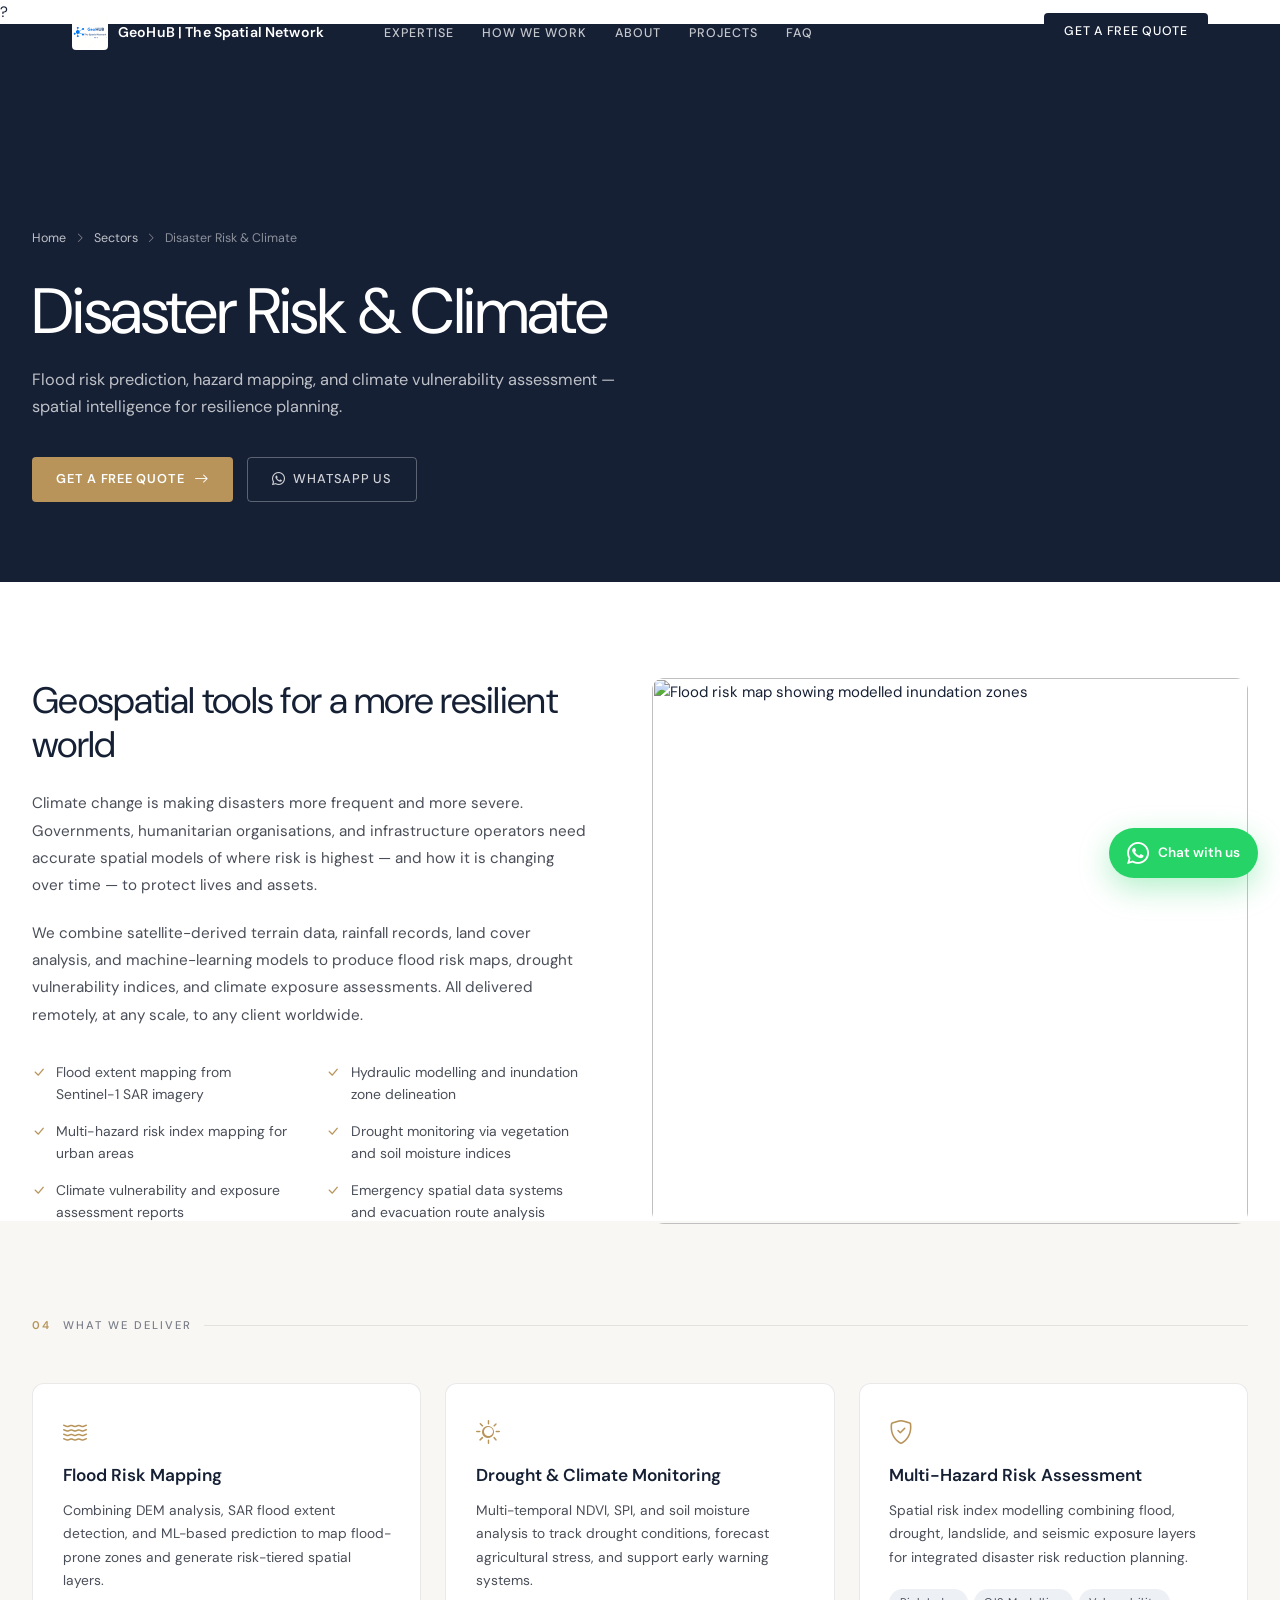
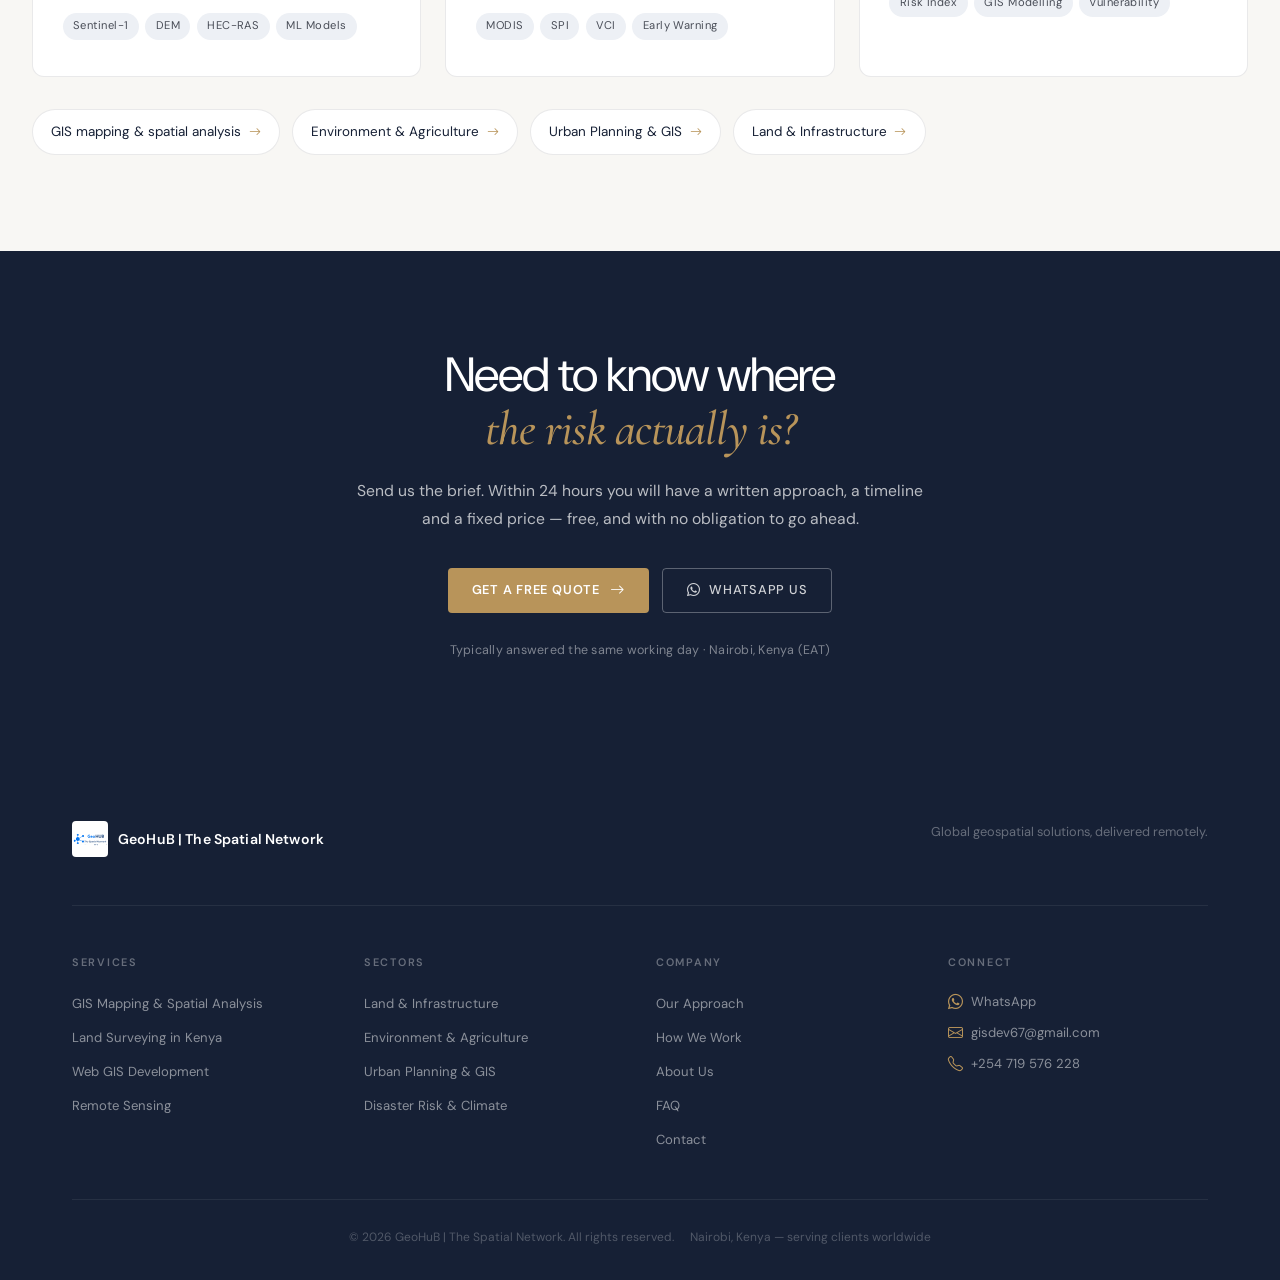
==== disaster-risk.html @ da4b9ed8 "Turn the site into a lead-generating asset Three problems: leads were not reaching the inbox, the si" ====
?<!DOCTYPE html>
<html lang="en">
<head>
  <meta charset="UTF-8" />
  <meta name="viewport" content="width=device-width, initial-scale=1.0" />
  <!-- Stamps <html class="js"> so CSS can safely hide content for animation.
       Without it, conversion.css keeps everything visible. Must stay inline
       and before the stylesheets to avoid a flash of unstyled content. -->
  <script>document.documentElement.className += " js";</script>
  <title>Flood Risk Mapping &amp; Climate Vulnerability Assessment | GeoHuB</title>
  <meta name="description" content="Flood risk mapping from Sentinel-1 SAR, hazard modelling, drought monitoring and climate vulnerability assessment for governments, NGOs and infrastructure operators." />
  <meta name="robots" content="index, follow, max-image-preview:large" />
  <meta name="theme-color" content="#162035" />
  <link rel="canonical" href="https://geohub-spatial-network.netlify.app/disaster-risk" />

  <meta property="og:type" content="article" />
  <meta property="og:site_name" content="GeoHuB | The Spatial Network" />
  <meta property="og:url" content="https://geohub-spatial-network.netlify.app/disaster-risk" />
  <meta property="og:title" content="Flood Risk Mapping &amp; Climate Vulnerability Assessment | GeoHuB" />
  <meta property="og:description" content="Flood risk prediction, hazard mapping, and climate vulnerability assessment — spatial intelligence for resilience planning." />
  <meta property="og:image" content="https://geohub-spatial-network.netlify.app/web_mapping.jpg" />
  <meta name="twitter:card" content="summary_large_image" />

  <link rel="preconnect" href="https://fonts.googleapis.com" />
  <link rel="preconnect" href="https://fonts.gstatic.com" crossorigin />
  <link href="https://fonts.googleapis.com/css2?family=Cormorant+Garamond:ital,wght@0,400;0,500;0,600;1,400;1,500;1,600&family=DM+Sans:opsz,wght@9..40,300;9..40,400;9..40,500;9..40,600&display=swap" rel="stylesheet" />
  <link rel="stylesheet" href="https://cdn.jsdelivr.net/npm/bootstrap-icons@1.11.3/font/bootstrap-icons.min.css" />

  <link rel="icon" type="image/svg+xml" href="/GeoHUB.svg" />
  <link rel="stylesheet" href="style.css" />
  <link rel="stylesheet" href="conversion.css" />

  <script type="application/ld+json">
  {
    "@context": "https://schema.org",
    "@graph": [
      {
        "@type": "Service",
        "name": "Disaster Risk & Climate Geospatial Services",
        "serviceType": "Flood risk mapping, hazard assessment and climate vulnerability analysis",
        "description": "Flood extent mapping from Sentinel-1 SAR, hydraulic modelling, multi-hazard risk index mapping, drought monitoring and climate vulnerability assessment.",
        "url": "https://geohub-spatial-network.netlify.app/disaster-risk",
        "provider": { "@id": "https://geohub-spatial-network.netlify.app/#organization" },
        "areaServed": ["Kenya", "East Africa", "Africa", "South Asia", "Global"]
      },
      {
        "@type": "BreadcrumbList",
        "itemListElement": [
          { "@type": "ListItem", "position": 1, "name": "Home", "item": "https://geohub-spatial-network.netlify.app/" },
          { "@type": "ListItem", "position": 2, "name": "Sectors", "item": "https://geohub-spatial-network.netlify.app/#sectors" },
          { "@type": "ListItem", "position": 3, "name": "Disaster Risk & Climate", "item": "https://geohub-spatial-network.netlify.app/disaster-risk" }
        ]
      }
    ]
  }
  </script>
</head>
<body class="subpage">

  <header class="site-header scrolled" id="site-header">
    <nav class="nav-bar">
      <a href="/" class="nav-brand">
        <img src="/GeoHUB.svg" alt="GeoHuB logo mark" class="nav-logo-icon" width="32" height="32" />
        <span class="brand-name">GeoHuB | The Spatial Network</span>
      </a>
      <ul class="nav-links" id="nav-links">
        <li><a href="/#services" class="nav-link">Expertise</a></li>
        <li><a href="/#process" class="nav-link">How We Work</a></li>
        <li><a href="/#about" class="nav-link">About</a></li>
        <li><a href="/#portfolio" class="nav-link">Projects</a></li>
        <li><a href="/#faq" class="nav-link">FAQ</a></li>
      </ul>
      <div class="nav-actions">
        <a href="/#contact" class="btn-cta">Get a Free Quote</a>
        <button class="hamburger" id="hamburger" aria-label="Menu">
          <span class="ham-line"></span>
          <span class="ham-line"></span>
        </button>
      </div>
    </nav>
  </header>

  <div class="mobile-overlay" id="mobile-overlay">
    <ul class="mob-nav-links">
      <li><a href="/#services"  class="mob-link">Expertise</a></li>
      <li><a href="/#process"   class="mob-link">How We Work</a></li>
      <li><a href="/#about"     class="mob-link">About</a></li>
      <li><a href="/#portfolio" class="mob-link">Projects</a></li>
      <li><a href="/#faq"       class="mob-link">FAQ</a></li>
      <li><a href="/#contact"   class="mob-link">Contact</a></li>
    </ul>
    <a href="/#contact" class="btn-mob-cta mob-link">Get a Free Quote →</a>
    <a href="https://wa.me/254701644626?text=Hi%20GeoHuB%2C%20I%20have%20a%20flood%20risk%20or%20climate%20mapping%20project." class="btn-mob-wa" target="_blank" rel="noopener">
      <i class="bi bi-whatsapp"></i> WhatsApp us
    </a>
  </div>

  <main>

    <section class="sub-hero">
      <div class="sub-hero-bg" style="background-image: url('https://images.unsplash.com/photo-1504711434969-e33886168f5c?auto=format&amp;fit=crop&amp;w=1800&amp;q=80')"></div>
      <div class="sub-hero-inner">
        <nav class="breadcrumb" aria-label="Breadcrumb">
          <a href="/">Home</a>
          <i class="bi bi-chevron-right"></i>
          <a href="/#sectors">Sectors</a>
          <i class="bi bi-chevron-right"></i>
          <span>Disaster Risk &amp; Climate</span>
        </nav>
        <h1>Disaster Risk &amp; Climate</h1>
        <p class="sub-hero-tagline">
          Flood risk prediction, hazard mapping, and climate vulnerability assessment —
          spatial intelligence for resilience planning.
        </p>
        <div class="sub-hero-ctas">
          <a href="/#contact" class="btn-gold">Get a Free Quote <i class="bi bi-arrow-right"></i></a>
          <a class="btn-outline-white" href="https://wa.me/254701644626?text=Hi%20GeoHuB%2C%20I%20have%20a%20flood%20risk%20or%20climate%20mapping%20project." target="_blank" rel="noopener">
            <i class="bi bi-whatsapp"></i> WhatsApp us
          </a>
        </div>
      </div>
    </section>

    <section class="sub-section">
      <div class="sub-inner">
        <div class="sub-intro">
          <div>
            <h2>Geospatial tools for a more resilient world</h2>
            <p>
              Climate change is making disasters more frequent and more severe. Governments,
              humanitarian organisations, and infrastructure operators need accurate spatial models
              of where risk is highest — and how it is changing over time — to protect lives and
              assets.
            </p>
            <p>
              We combine satellite-derived terrain data, rainfall records, land cover analysis, and
              machine-learning models to produce flood risk maps, drought vulnerability indices, and
              climate exposure assessments. All delivered remotely, at any scale, to any client
              worldwide.
            </p>
            <ul class="highlight-list">
              <li><i class="bi bi-check-lg"></i> Flood extent mapping from Sentinel-1 SAR imagery</li>
              <li><i class="bi bi-check-lg"></i> Hydraulic modelling and inundation zone delineation</li>
              <li><i class="bi bi-check-lg"></i> Multi-hazard risk index mapping for urban areas</li>
              <li><i class="bi bi-check-lg"></i> Drought monitoring via vegetation and soil moisture indices</li>
              <li><i class="bi bi-check-lg"></i> Climate vulnerability and exposure assessment reports</li>
              <li><i class="bi bi-check-lg"></i> Emergency spatial data systems and evacuation route analysis</li>
            </ul>
          </div>
          <img class="sub-intro-img" loading="lazy" width="900" height="675"
               src="https://images.unsplash.com/photo-1547683905-f686c993aae5?auto=format&amp;fit=crop&amp;w=900&amp;q=80"
               alt="Flood risk map showing modelled inundation zones" />
        </div>
      </div>
    </section>

    <section class="sub-section alt">
      <div class="sub-inner">
        <div class="section-label">
          <span class="label-num">04</span>
          <span>What We Deliver</span>
        </div>
        <div class="sub-services">
          <article class="sub-service-card">
            <i class="bi bi-water"></i>
            <h3>Flood Risk Mapping</h3>
            <p>Combining DEM analysis, SAR flood extent detection, and ML-based prediction to map flood-prone zones and generate risk-tiered spatial layers.</p>
            <div class="sub-tags"><span>Sentinel-1</span><span>DEM</span><span>HEC-RAS</span><span>ML Models</span></div>
          </article>
          <article class="sub-service-card">
            <i class="bi bi-sun"></i>
            <h3>Drought &amp; Climate Monitoring</h3>
            <p>Multi-temporal NDVI, SPI, and soil moisture analysis to track drought conditions, forecast agricultural stress, and support early warning systems.</p>
            <div class="sub-tags"><span>MODIS</span><span>SPI</span><span>VCI</span><span>Early Warning</span></div>
          </article>
          <article class="sub-service-card">
            <i class="bi bi-shield-check"></i>
            <h3>Multi-Hazard Risk Assessment</h3>
            <p>Spatial risk index modelling combining flood, drought, landslide, and seismic exposure layers for integrated disaster risk reduction planning.</p>
            <div class="sub-tags"><span>Risk Index</span><span>GIS Modelling</span><span>Vulnerability</span></div>
          </article>
        </div>

        <div class="sub-related">
          <a href="/gis-mapping-services">GIS mapping &amp; spatial analysis <i class="bi bi-arrow-right"></i></a>
          <a href="/environment-agriculture">Environment &amp; Agriculture <i class="bi bi-arrow-right"></i></a>
          <a href="/urban-planning">Urban Planning &amp; GIS <i class="bi bi-arrow-right"></i></a>
          <a href="/land-infrastructure">Land &amp; Infrastructure <i class="bi bi-arrow-right"></i></a>
        </div>
      </div>
    </section>

  </main>

  <section class="final-cta">
    <div class="final-cta-inner">
      <h2>Need to know where<br /><em class="serif-accent">the risk actually is?</em></h2>
      <p>Send us the brief. Within 24 hours you will have a written approach, a timeline and a fixed price — free, and with no obligation to go ahead.</p>
      <div class="final-cta-actions">
        <a href="/#contact" class="btn-gold">Get a Free Quote <i class="bi bi-arrow-right"></i></a>
        <a class="btn-outline-white" href="https://wa.me/254701644626?text=Hi%20GeoHuB%2C%20I%20have%20a%20flood%20risk%20or%20climate%20mapping%20project." target="_blank" rel="noopener">
          <i class="bi bi-whatsapp"></i> WhatsApp us
        </a>
      </div>
      <span class="final-cta-note">Typically answered the same working day · Nairobi, Kenya (EAT)</span>
    </div>
  </section>

  <footer class="footer">
    <div class="footer-inner">
      <div class="footer-top">
        <div class="footer-brand">
          <img src="/GeoHUB.svg" alt="GeoHuB" class="nav-logo-icon" width="32" height="32" />
          <span class="brand-name">GeoHuB | The Spatial Network</span>
        </div>
        <div class="footer-tagline">Global geospatial solutions, delivered remotely.</div>
      </div>
      <div class="footer-mid">
        <div class="footer-col">
          <h5>Services</h5>
          <ul>
            <li><a href="/gis-mapping-services">GIS Mapping &amp; Spatial Analysis</a></li>
            <li><a href="/land-surveying-kenya">Land Surveying in Kenya</a></li>
            <li><a href="/#services">Web GIS Development</a></li>
            <li><a href="/#services">Remote Sensing</a></li>
          </ul>
        </div>
        <div class="footer-col">
          <h5>Sectors</h5>
          <ul>
            <li><a href="/land-infrastructure">Land &amp; Infrastructure</a></li>
            <li><a href="/environment-agriculture">Environment &amp; Agriculture</a></li>
            <li><a href="/urban-planning">Urban Planning &amp; GIS</a></li>
            <li><a href="/disaster-risk">Disaster Risk &amp; Climate</a></li>
          </ul>
        </div>
        <div class="footer-col">
          <h5>Company</h5>
          <ul>
            <li><a href="/#approach">Our Approach</a></li>
            <li><a href="/#process">How We Work</a></li>
            <li><a href="/#about">About Us</a></li>
            <li><a href="/#faq">FAQ</a></li>
            <li><a href="/#contact">Contact</a></li>
          </ul>
        </div>
        <div class="footer-col">
          <h5>Connect</h5>
          <div class="footer-social">
            <a href="https://wa.me/254701644626" target="_blank" rel="noopener"><i class="bi bi-whatsapp"></i> WhatsApp</a>
            <a href="mailto:gisdev67@gmail.com"><i class="bi bi-envelope"></i> gisdev67@gmail.com</a>
            <a href="tel:+254719576228"><i class="bi bi-telephone"></i> +254 719 576 228</a>
          </div>
        </div>
      </div>
      <div class="footer-bottom">
        <span>&copy; 2026 GeoHuB | The Spatial Network. All rights reserved.</span>
        <span>Nairobi, Kenya — serving clients worldwide</span>
      </div>
    </div>
  </footer>

  <a class="wa-float" href="https://wa.me/254701644626?text=Hi%20GeoHuB%2C%20I%20have%20a%20flood%20risk%20or%20climate%20mapping%20project." target="_blank" rel="noopener" aria-label="Chat with GeoHuB on WhatsApp">
    <i class="bi bi-whatsapp"></i>
    <span class="wa-float-label">Chat with us</span>
  </a>

  <div class="sticky-cta" id="stickyCta">
    <a class="sc-wa" href="https://wa.me/254701644626?text=Hi%20GeoHuB%2C%20I%20have%20a%20flood%20risk%20or%20climate%20mapping%20project." target="_blank" rel="noopener">
      <i class="bi bi-whatsapp"></i> WhatsApp
    </a>
    <a class="sc-quote" href="/#contact">Get a Free Quote <i class="bi bi-arrow-right"></i></a>
  </div>

  <script defer src="main.js"></script>
</body>
</html>
---- style.css ----
/* ═══════════════════════════════════════════════════════════════
   LIGHT GIS — Anemone-inspired Editorial Stylesheet
   Palette: Navy / Gold / Off-white
   Fonts: DM Sans (body) + Cormorant Garamond (serif accent)
═══════════════════════════════════════════════════════════════ */

@import url('https://fonts.googleapis.com/css2?family=Cormorant+Garamond:ital,wght@0,400;0,500;0,600;1,400;1,500;1,600&family=DM+Sans:opsz,wght@9..40,300;9..40,400;9..40,500;9..40,600&display=swap');

/* ── RESET ─────────────────────────────────────────────────── */
*, *::before, *::after { box-sizing: border-box; margin: 0; padding: 0; }
html { scroll-behavior: smooth; }
body {
  font-family: 'DM Sans', sans-serif;
  font-size: 15px;
  line-height: 1.6;
  color: var(--nv);
  background: var(--of);
  -webkit-font-smoothing: antialiased;
  overflow-x: hidden;
}
img { display: block; width: 100%; height: 100%; object-fit: cover; }
a   { text-decoration: none; color: inherit; }
ul  { list-style: none; }
button { border: none; background: none; cursor: pointer; font: inherit; }

/* ── TOKENS ────────────────────────────────────────────────── */
:root {
  --nv:  #162035;
  --nv2: #1e2d4a;
  --st:  #3a5680;
  --sk:  #7aafd4;
  --gd:  #b8945a;
  --gd2: #d4a96a;
  --of:  #f8f7f4;
  --ms:  #edf0f5;
  --g1:  #4a4e58;
  --g2:  #7a7e8a;
  --g3:  #b8bcc8;
  --br:  rgba(13,17,23,.09);
  --bg:  #ffffff;

  --ease: cubic-bezier(.4,0,.2,1);
  --ease-expo: cubic-bezier(0.16, 1, 0.3, 1);

  --r-sm:   6px;
  --r-md:   12px;
  --r-lg:   18px;
}

/* ── TYPOGRAPHY ────────────────────────────────────────────── */
.serif-accent {
  font-family: 'Cormorant Garamond', serif;
  font-style: italic;
  font-weight: 500;
  color: var(--gd);
}
.section-headline {
  font-family: 'DM Sans', sans-serif;
  font-size: clamp(1.75rem, 3.5vw, 2.75rem);
  font-weight: 400;
  line-height: 1.2;
  letter-spacing: -0.02em;
  color: var(--nv);
}
.section-headline .serif-accent {
  font-size: clamp(2rem, 4vw, 3.2rem);
}
.body-text {
  font-size: 0.9rem;
  color: var(--g1);
  line-height: 1.8;
  max-width: 560px;
}

/* ── SECTION LABEL ─────────────────────────────────────────── */
.section-label {
  display: flex;
  align-items: center;
  gap: 0.75rem;
  font-size: 0.7rem;
  font-weight: 500;
  letter-spacing: 0.18em;
  text-transform: uppercase;
  color: var(--g2);
  margin-bottom: 3rem;
}
.label-num {
  font-variant-numeric: tabular-nums;
  color: var(--gd);
  font-weight: 600;
}
.section-label::after {
  content: '';
  display: block;
  flex: 1;
  height: 1px;
  background: var(--br);
}

/* ── SECTION INNER ─────────────────────────────────────────── */
.section-inner {
  max-width: 1200px;
  margin: 0 auto;
  padding: 0 2rem;
}

/* ── REVEAL / FADE-UP ANIMATION (vanilla IntersectionObserver) ─ */
.reveal,
.fade-up,
.split-text,
.section-label,
.pillar,
.exp-card,
.sector-card,
.client-box,
.ops-country,
.survey-thumb,
.proj-row,
.survey-featured,
.contact-right,
.ops-right {
  opacity: 0;
  transform: translateY(26px);
  transition: opacity 0.7s cubic-bezier(0.22,1,0.36,1), transform 0.7s cubic-bezier(0.22,1,0.36,1);
}
.reveal.visible,
.fade-up.visible,
.split-text.visible,
.section-label.visible,
.pillar.visible,
.exp-card.visible,
.sector-card.visible,
.client-box.visible,
.ops-country.visible,
.survey-thumb.visible,
.proj-row.visible,
.survey-featured.visible,
.contact-right.visible,
.ops-right.visible {
  opacity: 1;
  transform: translateY(0);
}
.reveal-d1 { transition-delay: 0.1s; }
.reveal-d2 { transition-delay: 0.18s; }
.reveal-d3 { transition-delay: 0.26s; }

/* ═══════════════════════════════════════════════ HEADER ══ */
.site-header {
  position: fixed;
  top: 0; left: 0; right: 0;
  z-index: 100;
  transition: background 400ms var(--ease), box-shadow 400ms var(--ease);
}
.site-header.scrolled {
  background: rgba(248,247,244,.96);
  backdrop-filter: blur(16px);
  -webkit-backdrop-filter: blur(16px);
  box-shadow: 0 1px 0 var(--br);
}

.nav-bar {
  max-width: 1200px;
  margin: 0 auto;
  padding: 0 2rem;
  height: 64px;
  display: flex;
  align-items: center;
  gap: 3rem;
}

.nav-brand {
  display: flex;
  align-items: center;
  gap: 0.625rem;
  flex-shrink: 0;
}
/* Logo icon */
.nav-logo-icon {
  width: 36px;
  height: 36px;
  flex-shrink: 0;
  display: block;
  border-radius: 4px;
}

/* Brand name — white over hero, transitions to navy on scroll */
.brand-name {
  font-size: 0.88rem;
  font-weight: 600;
  letter-spacing: 0.01em;
  color: #fff;
  transition: color 400ms var(--ease);
}
.site-header.scrolled .brand-name { color: var(--nv); }

/* Nav links — white over hero */
.nav-link {
  color: rgba(255,255,255,0.75) !important;
  transition: color 300ms ease !important;
}
.site-header.scrolled .nav-link { color: var(--g1) !important; }
.nav-link:hover,
.site-header.scrolled .nav-link:hover { color: var(--nv) !important; }
.nav-link.active { color: #fff !important; }
.site-header.scrolled .nav-link.active { color: var(--nv) !important; }

/* Legacy brand-mark kept for footer compat */
.brand-mark {
  width: 28px; height: 28px;
  flex-shrink: 0;
  display: none;
}

.nav-links {
  display: flex;
  align-items: center;
  gap: 0.25rem;
  flex: 1;
}
.nav-link {
  padding: 0.4rem 0.75rem;
  font-size: 0.78rem;
  font-weight: 500;
  letter-spacing: 0.08em;
  text-transform: uppercase;
  color: var(--g1);
  border-radius: 4px;
  transition: color 250ms var(--ease), background 250ms var(--ease);
}
.nav-link:hover, .nav-link.active { color: var(--nv); background: var(--ms); }

.nav-actions {
  display: flex;
  align-items: center;
  gap: 1rem;
  margin-left: auto;
}

/* Hamburger */
.hamburger {
  display: none;
  width: 32px;
  height: 32px;
  flex-direction: column;
  align-items: center;
  justify-content: center;
  gap: 6px;
}
.ham-line {
  display: block;
  width: 20px;
  height: 1.5px;
  background: var(--nv);
  border-radius: 2px;
  transition: transform 350ms var(--ease-expo), opacity 250ms;
  transform-origin: center;
}
.hamburger.open .ham-line:nth-child(1) { transform: translateY(3.75px) rotate(45deg); }
.hamburger.open .ham-line:nth-child(2) { transform: translateY(-3.75px) rotate(-45deg); }

/* Mobile overlay */
.mobile-overlay {
  position: fixed;
  inset: 0;
  z-index: 200;
  background: rgba(22,32,53,.97);
  display: flex;
  flex-direction: column;
  align-items: center;
  justify-content: center;
  gap: 0.5rem;
  opacity: 0;
  pointer-events: none;
  transition: opacity 400ms var(--ease);
}
.mobile-overlay.open { opacity: 1; pointer-events: all; }
.mob-nav-links { display: flex; flex-direction: column; align-items: center; gap: 0.25rem; }
.mob-link {
  font-size: 1.75rem;
  font-weight: 400;
  color: rgba(255,255,255,.7);
  padding: 0.35rem 1rem;
  opacity: 0;
  transform: translateY(16px);
  transition: opacity 450ms var(--ease-expo), transform 450ms var(--ease-expo), color 250ms;
}
.mobile-overlay.open .mob-link { opacity: 1; transform: translateY(0); }
.mobile-overlay.open .mob-link:nth-child(1) { transition-delay: 60ms; }
.mobile-overlay.open .mob-link:nth-child(2) { transition-delay: 100ms; }
.mobile-overlay.open .mob-link:nth-child(3) { transition-delay: 140ms; }
.mobile-overlay.open .mob-link:nth-child(4) { transition-delay: 180ms; }
.mobile-overlay.open .mob-link:nth-child(5) { transition-delay: 220ms; }
.mob-link:hover { color: var(--gd); }
.btn-mob-cta {
  margin-top: 2rem;
  padding: 0.75rem 2rem;
  border: 1px solid var(--gd);
  border-radius: 4px;
  color: var(--gd) !important;
  font-size: 0.9rem !important;
  font-weight: 500;
  letter-spacing: 0.05em;
  transition-delay: 280ms !important;
}

/* ═══════════════════════════════════════════════ BUTTONS ══ */
.btn-gold {
  display: inline-flex;
  align-items: center;
  gap: 0.625rem;
  padding: 0.7rem 1.5rem;
  background: var(--gd);
  color: #fff;
  font-size: 0.8rem;
  font-weight: 600;
  letter-spacing: 0.06em;
  text-transform: uppercase;
  border-radius: 4px;
  transition: background 300ms var(--ease), transform 300ms var(--ease);
}
.btn-gold:hover { background: var(--gd2); transform: translateY(-1px); }
.btn-gold i { font-size: 0.9rem; }

.btn-outline-white {
  display: inline-flex;
  align-items: center;
  gap: 0.5rem;
  padding: 0.7rem 1.5rem;
  border: 1px solid rgba(255,255,255,.3);
  color: rgba(255,255,255,.8);
  font-size: 0.8rem;
  font-weight: 500;
  letter-spacing: 0.06em;
  text-transform: uppercase;
  border-radius: 4px;
  transition: border-color 300ms, color 300ms, transform 300ms var(--ease);
}
.btn-outline-white:hover { border-color: rgba(255,255,255,.7); color: #fff; transform: translateY(-1px); }

.btn-cta {
  display: inline-flex;
  align-items: center;
  padding: 0.55rem 1.25rem;
  background: var(--nv);
  color: #fff;
  font-size: 0.78rem;
  font-weight: 500;
  letter-spacing: 0.06em;
  text-transform: uppercase;
  border-radius: 4px;
  transition: background 300ms var(--ease);
}
.btn-cta:hover { background: var(--nv2); }

.btn-submit {
  display: inline-flex;
  align-items: center;
  justify-content: center;
  gap: 0.625rem;
  width: 100%;
  padding: 0.9rem 1.5rem;
  background: var(--nv);
  color: #fff;
  font-size: 0.85rem;
  font-weight: 600;
  letter-spacing: 0.06em;
  text-transform: uppercase;
  border-radius: 4px;
  transition: background 300ms var(--ease), transform 300ms var(--ease);
  margin-top: 0.5rem;
}
.btn-submit:hover { background: var(--nv2); transform: translateY(-1px); }

/* ═══════════════════════════════════════════════════ HERO ══ */
.hero {
  position: relative;
  min-height: 100dvh;
  background: var(--nv);
  overflow: hidden;
  display: flex;
  flex-direction: column;
}

/* Geo canvas */
.geo-canvas {
  position: absolute;
  inset: 0;
  width: 100%;
  height: 100%;
  opacity: 0.25;
}

/* Orbs */
.orb {
  position: absolute;
  border-radius: 50%;
  filter: blur(90px);
  pointer-events: none;
}
.orb-1 {
  width: 500px; height: 500px;
  background: radial-gradient(circle, rgba(58,86,128,.55) 0%, transparent 70%);
  top: -80px; right: -60px;
  animation: orb-drift 9s ease-in-out infinite;
}
.orb-2 {
  width: 350px; height: 350px;
  background: radial-gradient(circle, rgba(184,148,90,.2) 0%, transparent 70%);
  bottom: 80px; left: 8%;
  animation: orb-drift 12s ease-in-out infinite reverse;
}
@keyframes orb-drift {
  0%,100% { transform: translate(0,0); }
  50%      { transform: translate(24px,-24px); }
}

/* Pulse markers */
.pulse-marker {
  position: absolute;
  pointer-events: none;
}
.pulse-marker span {
  display: block;
  width: 10px; height: 10px;
  border-radius: 50%;
  background: var(--gd);
  box-shadow: 0 0 0 0 rgba(184,148,90,.5);
  animation: pulse-gd 2.8s ease-out infinite;
}
.pm-1 { top: 38%; left: 18%; }
.pm-2 { top: 60%; right: 32%; animation-delay: 1.2s; }
@keyframes pulse-gd {
  0%   { box-shadow: 0 0 0 0 rgba(184,148,90,.5); }
  70%  { box-shadow: 0 0 0 16px rgba(184,148,90,0); }
  100% { box-shadow: 0 0 0 0 rgba(184,148,90,0); }
}

/* Hero inner layout */
.hero-inner {
  flex: 1;
  max-width: 1200px;
  width: 100%;
  margin: 0 auto;
  padding: 0 2rem;
  display: grid;
  grid-template-columns: 1fr 1fr;
  align-items: center;
  gap: 4rem;
  padding-top: 64px;
  position: relative;
  z-index: 2;
}

/* Hero content */
.hero-eyebrow {
  display: flex;
  align-items: center;
  gap: 0.75rem;
  font-size: 0.7rem;
  font-weight: 500;
  letter-spacing: 0.18em;
  text-transform: uppercase;
  color: var(--g3);
  margin-bottom: 1.5rem;
}
.eyebrow-num { color: var(--gd); font-weight: 600; }
.eyebrow-divider {
  width: 24px; height: 1px;
  background: rgba(255,255,255,.2);
}
.hero-headline {
  font-family: 'DM Sans', sans-serif;
  font-size: clamp(2rem, 4.5vw, 3.75rem);
  font-weight: 400;
  line-height: 1.15;
  letter-spacing: -0.025em;
  color: #fff;
  margin-bottom: 1.5rem;
}
.hero-headline .serif-accent {
  font-size: clamp(2.25rem, 5vw, 4.25rem);
  display: block;
  color: var(--gd);
}
.hero-sub {
  font-size: 0.925rem;
  color: rgba(255,255,255,.55);
  line-height: 1.75;
  max-width: 420px;
  margin-bottom: 2.5rem;
}
.hero-ctas {
  display: flex;
  align-items: center;
  gap: 1rem;
  flex-wrap: wrap;
}

/* Hero globe visual */
.hero-visual { display: flex; justify-content: center; }
.globe-shell {
  position: relative;
  width: 360px;
  height: 360px;
}
.globe-core {
  width: 100%;
  height: 100%;
  border-radius: 50%;
  overflow: hidden;
  position: relative;
  border: 1px solid rgba(255,255,255,.1);
  box-shadow: 0 0 80px rgba(26,80,180,.4), inset 0 0 40px rgba(11,21,37,.8);
  background: #0b1525;
}
#globe-canvas {
  position: absolute;
  inset: 0;
  width: 100%;
  height: 100%;
  display: block;
}

.globe-overlay {
  position: absolute;
  inset: 0;
  background: radial-gradient(ellipse at 30% 30%, rgba(58,86,128,.3), transparent 60%),
              radial-gradient(ellipse at 70% 70%, rgba(22,32,53,.6), transparent 50%);
}
.globe-ring {
  position: absolute;
  inset: -12px;
  border-radius: 50%;
  border: 1px solid rgba(184,148,90,.25);
  animation: globe-spin 18s linear infinite;
}
@keyframes globe-spin { to { transform: rotate(360deg); } }

/* Floating data tags */
.data-tag {
  position: absolute;
  display: flex;
  align-items: center;
  gap: 0.5rem;
  padding: 0.45rem 0.875rem;
  background: rgba(30,45,74,.85);
  backdrop-filter: blur(12px);
  border: 1px solid rgba(255,255,255,.1);
  border-radius: 4px;
  font-size: 0.7rem;
  color: rgba(255,255,255,.75);
  white-space: nowrap;
  font-variant-numeric: tabular-nums;
}
.data-tag i { color: var(--gd); font-size: 0.8rem; }
.dt-1 { bottom: 15%; left: -16%; }
.dt-2 { top: 10%;   right: -14%; }
.dt-3 { top: 48%;   left: -18%; }

/* Hero ticker */
.hero-ticker {
  position: relative;
  z-index: 2;
  border-top: 1px solid rgba(255,255,255,.07);
  overflow: hidden;
  padding: 0.875rem 0;
}
.ticker-track {
  display: flex;
  align-items: center;
  gap: 2rem;
  white-space: nowrap;
  animation: ticker-scroll 30s linear infinite;
  font-size: 0.72rem;
  letter-spacing: 0.12em;
  text-transform: uppercase;
  color: rgba(255,255,255,.3);
  font-weight: 500;
}
.tick-dot { color: var(--gd); }
@keyframes ticker-scroll {
  from { transform: translateX(0); }
  to   { transform: translateX(-50%); }
}

/* ════════════════════════════════════════════ APPROACH ══ */
.approach {
  padding: 7rem 0;
  background: var(--of);
}
.approach-grid {
  display: grid;
  grid-template-columns: 1fr 1fr;
  gap: 5rem;
  align-items: start;
  margin-top: 2rem;
}
.approach-left .section-headline { margin-bottom: 1.5rem; }
.approach-left .body-text + .body-text { margin-top: 1rem; }

.approach-right { padding-top: 0.5rem; }
.pillar {
  padding: 1.5rem 0;
  border-top: 1px solid var(--br);
}
.pillar:last-child { border-bottom: 1px solid var(--br); }
.pillar h4 {
  font-size: 0.72rem;
  font-weight: 600;
  letter-spacing: 0.14em;
  text-transform: uppercase;
  color: var(--nv);
  margin-bottom: 0.625rem;
}
.pillar p { font-size: 0.875rem; color: var(--g1); line-height: 1.75; }

/* ════════════════════════════════════════════ EXPERTISE ══ */
.expertise {
  padding: 7rem 0;
  background: var(--ms);
}
.expertise .section-headline { margin-bottom: 3rem; }

.expertise-grid {
  display: grid;
  grid-template-columns: 1fr 1fr;
  gap: 1px;
  background: var(--br);
  border: 1px solid var(--br);
  border-radius: var(--r-md);
  overflow: hidden;
}
.exp-card {
  padding: 2.5rem;
  display: flex;
  flex-direction: column;
  gap: 1rem;
  transition: background 300ms var(--ease);
}
.exp-card--light { background: var(--bg); }
.exp-card--light:hover { background: var(--of); }
.exp-card--dark  { background: var(--nv); }
.exp-card--dark:hover { background: var(--nv2); }

.exp-card-num {
  font-size: 0.68rem;
  font-weight: 600;
  letter-spacing: 0.16em;
  color: var(--gd);
}
.exp-card--dark .exp-card-num { color: var(--gd); }

.exp-card h3 {
  font-size: 1.05rem;
  font-weight: 500;
  line-height: 1.35;
  letter-spacing: -0.01em;
  color: var(--nv);
}
.exp-card--dark h3 { color: #fff; }

.exp-card p {
  font-size: 0.855rem;
  color: var(--g1);
  line-height: 1.75;
  flex: 1;
}
.exp-card--dark p { color: rgba(255,255,255,.55); }

.exp-tags {
  display: flex;
  flex-wrap: wrap;
  gap: 0.375rem;
  margin-top: auto;
  padding-top: 0.5rem;
}
.exp-tags span {
  padding: 0.2rem 0.625rem;
  border-radius: 3px;
  background: var(--ms);
  color: var(--g1);
  font-size: 0.68rem;
  font-weight: 500;
  letter-spacing: 0.04em;
}
.exp-card--dark .exp-tags span {
  background: rgba(255,255,255,.08);
  color: rgba(255,255,255,.6);
}

/* ════════════════════════════════════════════ SECTORS ══ */
.sectors {
  padding: 7rem 0;
  background: var(--of);
}
.sectors-grid {
  display: grid;
  grid-template-columns: repeat(4, 1fr);
  gap: 1rem;
  margin-top: 2rem;
}
/* Sector cards are now <a> tags */
.sector-card {
  display: block;
  text-decoration: none;
  border-radius: var(--r-md);
  overflow: hidden;
  border: 1px solid var(--br);
  transition: transform 500ms var(--ease-expo), box-shadow 500ms var(--ease-expo), border-color 300ms;
}
.sector-card:hover {
  transform: translateY(-5px);
  box-shadow: 0 16px 40px rgba(22,32,53,.12);
  border-color: rgba(184,148,90,.3);
}
.sector-img {
  height: 200px;
  background-image: var(--img);
  background-size: cover;
  background-position: center;
  filter: brightness(0.75) saturate(0.85);
  transition: filter 500ms var(--ease), transform 600ms var(--ease-expo);
}
.sector-card:hover .sector-img { filter: brightness(0.9) saturate(1.05); transform: scale(1.03); }
.sector-body {
  padding: 1.25rem 1.25rem 1.5rem;
  background: var(--bg);
}
.sector-body h4 {
  font-size: 0.88rem;
  font-weight: 600;
  color: var(--nv);
  margin-bottom: 0.5rem;
}
.sector-body p { font-size: 0.8rem; color: var(--g2); line-height: 1.65; margin-bottom: 1rem; }
.sector-link {
  display: inline-flex;
  align-items: center;
  gap: 0.35rem;
  font-size: 0.75rem;
  font-weight: 600;
  letter-spacing: .06em;
  text-transform: uppercase;
  color: var(--gd);
  transition: gap 250ms ease;
}
.sector-card:hover .sector-link { gap: 0.6rem; }

/* ════════════════════════════════════════ CLIENTS / ABOUT ══ */
.clients-section {
  padding: 7rem 0;
  background: var(--nv);
}
.clients-section .section-label { color: rgba(255,255,255,.35); }
.clients-section .section-label::after { background: rgba(255,255,255,.08); }

.clients-split {
  display: grid;
  grid-template-columns: 1fr 1fr;
  gap: 5rem;
  align-items: start;
}
.clients-section .section-headline { color: #fff; margin-bottom: 1.25rem; }
.clients-section .body-text { color: rgba(255,255,255,.5); margin-bottom: 2.5rem; }

/* Team row */
.team-row { display: flex; flex-direction: column; gap: 1rem; }
.team-thumb {
  display: flex;
  align-items: center;
  gap: 1rem;
  padding: 0.875rem 1rem;
  border: 1px solid rgba(255,255,255,.07);
  border-radius: var(--r-sm);
  background: rgba(255,255,255,.03);
  transition: background 300ms var(--ease);
}
.team-thumb:hover { background: rgba(255,255,255,.06); }
.team-icon {
  width: 40px; height: 40px;
  border-radius: 50%;
  border: 1px solid rgba(255,255,255,.15);
  background: rgba(255,255,255,.06);
  display: flex; align-items: center; justify-content: center;
  flex-shrink: 0;
  font-size: 1.15rem;
  color: rgba(255,255,255,.6);
}
.team-thumb img {
  width: 40px; height: 40px;
  border-radius: 50%;
  object-fit: cover;
  border: 1px solid rgba(255,255,255,.12);
  flex-shrink: 0;
}
.team-thumb strong { display: block; font-size: 0.82rem; color: #fff; font-weight: 500; }
.team-thumb span   { font-size: 0.72rem; color: rgba(255,255,255,.4); }

/* Client boxes */
.clients-right { display: flex; flex-direction: column; gap: 1.25rem; padding-top: 0.25rem; }
.client-box {
  padding: 1.75rem 2rem;
  border: 1px solid rgba(255,255,255,.07);
  border-radius: var(--r-md);
  background: rgba(255,255,255,.03);
}
.client-box h4 {
  font-size: 0.82rem;
  font-weight: 600;
  letter-spacing: 0.1em;
  text-transform: uppercase;
  color: rgba(255,255,255,.85);
  margin-bottom: 1rem;
}
.client-box ul { display: flex; flex-direction: column; gap: 0.5rem; }
.client-box li {
  font-size: 0.82rem;
  color: rgba(255,255,255,.45);
  padding-left: 0.75rem;
  position: relative;
}
.client-box li::before {
  content: '';
  position: absolute;
  left: 0; top: 50%;
  transform: translateY(-50%);
  width: 3px; height: 3px;
  border-radius: 50%;
  background: var(--gd);
}

/* ════════════════════════════════════════ OPERATIONS ══ */
.operations {
  padding: 7rem 0;
  background: var(--of);
}
.ops-grid {
  display: grid;
  grid-template-columns: 1fr 1fr;
  gap: 5rem;
  align-items: start;
}

.ops-left .section-headline { margin-bottom: 1rem; }
.ops-left .body-text { margin-bottom: 2.5rem; }

.ops-countries { display: flex; flex-direction: column; }
.ops-country {
  padding: 1.25rem 0;
  border-top: 1px solid var(--br);
}
.ops-country:last-child { border-bottom: 1px solid var(--br); }
.ops-country-header {
  display: flex;
  align-items: center;
  gap: 0.5rem;
  margin-bottom: 0.5rem;
}
.ops-country-header i { color: var(--gd); font-size: 0.9rem; }
.ops-country-header strong { font-size: 0.875rem; font-weight: 600; color: var(--nv); }
.ops-tags {
  display: flex;
  gap: 0.375rem;
  margin-bottom: 0.5rem;
  flex-wrap: wrap;
}
.ops-tags span {
  padding: 0.15rem 0.55rem;
  border-radius: 3px;
  background: var(--ms);
  color: var(--g2);
  font-size: 0.65rem;
  font-weight: 500;
  letter-spacing: 0.05em;
}
.ops-country p { font-size: 0.8rem; color: var(--g2); line-height: 1.65; }

/* Project list */
.portfolio-stack {
  padding: 2.5rem;
  background: var(--bg);
  border: 1px solid var(--br);
  border-radius: var(--r-lg);
}
.proj-list { display: flex; flex-direction: column; }
.proj-item {
  display: flex;
  align-items: center;
  gap: 1rem;
  padding: 1rem 0;
  border-top: 1px solid var(--br);
  transition: background 250ms;
  cursor: pointer;
}
.proj-item:last-child { border-bottom: 1px solid var(--br); }
.proj-img {
  width: 56px; height: 44px;
  border-radius: var(--r-sm);
  overflow: hidden;
  flex-shrink: 0;
}
.proj-meta { flex: 1; }
.proj-tag {
  display: inline-block;
  font-size: 0.62rem;
  font-weight: 600;
  letter-spacing: 0.1em;
  text-transform: uppercase;
  color: var(--gd);
  margin-bottom: 0.2rem;
}
.proj-meta h4 {
  font-size: 0.82rem;
  font-weight: 500;
  color: var(--nv);
  margin-bottom: 0.15rem;
  line-height: 1.3;
}
.proj-meta p { font-size: 0.72rem; color: var(--g2); line-height: 1.5; }
.proj-arrow {
  width: 2rem; height: 2rem;
  border-radius: 50%;
  border: 1px solid var(--br);
  display: flex;
  align-items: center;
  justify-content: center;
  color: var(--g2);
  flex-shrink: 0;
  font-size: 0.8rem;
  transition: background 300ms var(--ease), color 300ms, transform 300ms var(--ease);
}
.proj-item:hover .proj-arrow {
  background: var(--nv);
  color: #fff;
  border-color: var(--nv);
  transform: translate(1px,-1px);
}

/* ═════════════════════════════════════════ CONTACT ══ */
.contact {
  padding: 7rem 0;
  background: var(--ms);
}
.contact-grid {
  display: grid;
  grid-template-columns: 1fr 1fr;
  gap: 5rem;
  align-items: start;
}

.contact-left .section-headline { margin-bottom: 1.25rem; }
.contact-left .body-text { margin-bottom: 2rem; }

.contact-details { margin-bottom: 2rem; display: flex; flex-direction: column; gap: 1rem; }
.contact-detail { display: flex; flex-direction: column; gap: 0.2rem; }
.detail-label {
  font-size: 0.68rem;
  font-weight: 600;
  letter-spacing: 0.14em;
  text-transform: uppercase;
  color: var(--g2);
}
.contact-detail a, .contact-detail span {
  font-size: 0.875rem;
  color: var(--nv);
  font-weight: 400;
}
.contact-detail a:hover { color: var(--gd); }

.map-container {
  border-radius: var(--r-md);
  overflow: hidden;
  border: 1px solid var(--br);
}
#leaflet-map {
  width: 100%;
  height: 240px;
}

/* Form */
.contact-right {
  background: var(--bg);
  border: 1px solid var(--br);
  border-radius: var(--r-lg);
  padding: 2.5rem;
}

.form-row {
  display: grid;
  grid-template-columns: 1fr 1fr;
  gap: 1rem;
}
.form-group {
  display: flex;
  flex-direction: column;
  gap: 0.4rem;
  margin-bottom: 1.125rem;
}
.form-group label {
  font-size: 0.7rem;
  font-weight: 600;
  letter-spacing: 0.1em;
  text-transform: uppercase;
  color: var(--g2);
}
.form-group input,
.form-group select,
.form-group textarea {
  padding: 0.7rem 0.875rem;
  border: 1px solid var(--br);
  border-radius: var(--r-sm);
  background: var(--of);
  font: inherit;
  font-size: 0.875rem;
  color: var(--nv);
  outline: none;
  transition: border-color 250ms var(--ease), box-shadow 250ms var(--ease);
  width: 100%;
  resize: vertical;
}
.form-group input::placeholder,
.form-group textarea::placeholder { color: var(--g3); }
.form-group input:focus,
.form-group select:focus,
.form-group textarea:focus {
  border-color: var(--nv);
  box-shadow: 0 0 0 3px rgba(22,32,53,.06);
  background: var(--bg);
}
.form-group select { appearance: none; cursor: pointer; }
.form-group select option { color: var(--nv); }

.form-consent {
  display: flex;
  gap: 0.75rem;
  align-items: flex-start;
  margin-bottom: 1.25rem;
}
.form-consent input[type="checkbox"] {
  width: 14px; height: 14px;
  flex-shrink: 0;
  margin-top: 2px;
  accent-color: var(--nv);
}
.form-consent label {
  font-size: 0.75rem;
  color: var(--g2);
  line-height: 1.6;
}

/* ═══════════════════════════════════════════════ FOOTER ══ */
.footer {
  background: var(--nv);
  padding: 4rem 0 2rem;
}
.footer-inner {
  max-width: 1200px;
  margin: 0 auto;
  padding: 0 2rem;
}
.footer-top {
  display: flex;
  align-items: flex-start;
  justify-content: space-between;
  padding-bottom: 3rem;
  border-bottom: 1px solid rgba(255,255,255,.07);
  gap: 2rem;
}
.footer-brand {
  display: flex;
  align-items: center;
  gap: 0.625rem;
}
.footer-brand .brand-name { color: #fff !important; }
.footer-tagline {
  font-size: 0.8rem;
  color: rgba(255,255,255,.35);
  line-height: 1.65;
  text-align: right;
}

.footer-mid {
  display: grid;
  grid-template-columns: repeat(4, 1fr);
  gap: 2rem;
  padding: 3rem 0;
  border-bottom: 1px solid rgba(255,255,255,.07);
}
.footer-col h5 {
  font-size: 0.68rem;
  font-weight: 600;
  letter-spacing: 0.16em;
  text-transform: uppercase;
  color: rgba(255,255,255,.35);
  margin-bottom: 1.25rem;
}
.footer-col ul { display: flex; flex-direction: column; gap: 0.625rem; }
.footer-col a {
  font-size: 0.82rem;
  color: rgba(255,255,255,.5);
  transition: color 250ms var(--ease), transform 250ms var(--ease);
  display: inline-block;
}
.footer-col a:hover { color: #fff; transform: translateX(3px); }

.footer-social { display: flex; flex-direction: column; gap: 0.625rem; }

.footer-bottom {
  display: flex;
  align-items: center;
  justify-content: center;
  padding-top: 1.75rem;
  gap: 1rem;
  flex-wrap: wrap;
}
.footer-bottom > span { font-size: 0.75rem; color: rgba(255,255,255,.25); }
.footer-coord {
  font-family: 'DM Mono', 'Courier New', monospace;
  font-size: 0.7rem;
  color: rgba(255,255,255,.2);
}

/* ════════════════════════════════════════ PRELOADER ══ */
.preloader {
  position: fixed;
  inset: 0;
  z-index: 9999;
  background: var(--nv);
  display: flex;
  align-items: center;
  justify-content: center;
  transition: transform 0.85s cubic-bezier(0.76,0,0.24,1);
}
.preloader.exiting { transform: translateY(-100%); }
.preloader.done    { display: none; }

.preloader-inner {
  display: flex;
  flex-direction: column;
  align-items: center;
  gap: 1.5rem;
  width: 260px;
}
.preloader-brand {
  display: flex;
  align-items: center;
  gap: 0.625rem;
}
.preloader-mark {
  width: 10px; height: 10px;
  border-radius: 50%;
  background: var(--gd);
  animation: brand-pulse 1.2s ease-in-out infinite;
}
.preloader-name {
  font-family: 'DM Sans', sans-serif;
  font-size: 0.95rem;
  font-weight: 600;
  letter-spacing: 0.12em;
  text-transform: uppercase;
  color: rgba(255,255,255,.7);
}
.preloader-bar {
  width: 100%;
  height: 1px;
  background: rgba(255,255,255,.1);
  overflow: hidden;
}
.preloader-fill {
  height: 100%;
  width: 0%;
  background: var(--gd);
  transition: width 80ms linear;
}
.preloader-pct {
  font-family: 'DM Mono','Courier New',monospace;
  font-size: 0.7rem;
  color: rgba(255,255,255,.3);
  letter-spacing: 0.1em;
}

/* ════════════════════════════════════════ CURSOR ══ */
.cursor,
.cursor-follower {
  position: fixed;
  border-radius: 50%;
  pointer-events: none;
  z-index: 9998;
  mix-blend-mode: difference;
  transform: translate(-50%, -50%);
  will-change: transform;
}
.cursor {
  width: 8px; height: 8px;
  background: #fff;
  transition: transform 100ms var(--ease), width 300ms var(--ease), height 300ms var(--ease), opacity 300ms;
}
.cursor-follower {
  width: 36px; height: 36px;
  border: 1px solid rgba(255,255,255,.5);
  background: transparent;
  transition: transform 600ms cubic-bezier(0.23,1,0.32,1), width 300ms var(--ease), height 300ms var(--ease), opacity 300ms;
}
.cursor.hover  { width: 16px; height: 16px; }
.cursor-follower.hover { width: 60px; height: 60px; opacity: .5; }
.cursor.hidden, .cursor-follower.hidden { opacity: 0; }

/* ════════════════════════════════════════ GSAP REVEAL STATES ══ */
/* split-text: words/lines wrapped in .word spans by JS */
.split-text .line-wrap { overflow: hidden; display: block; }
.split-text .line-inner {
  display: block;
  transform: translateY(110%);
}

/* fade-up: handled by the unified reveal block above */

/* ─── OPS RIGHT PANEL ───────────────────────────────────────── */
.ops-right { position: sticky; top: 6rem; }

.ops-panel {
  background: var(--nv2);
  border: 1px solid rgba(255,255,255,.08);
  border-radius: 1.25rem;
  padding: 1.75rem;
  display: flex;
  flex-direction: column;
  gap: 1.5rem;
}

.ops-panel-header {
  display: flex;
  align-items: center;
  gap: 0.6rem;
}
.ops-pulse {
  width: 8px; height: 8px;
  border-radius: 50%;
  background: #22c55e;
  box-shadow: 0 0 0 0 rgba(34,197,94,.5);
  animation: pulse-ring 2s ease-out infinite;
  flex-shrink: 0;
}
@keyframes pulse-ring {
  0%   { box-shadow: 0 0 0 0 rgba(34,197,94,.5); }
  70%  { box-shadow: 0 0 0 8px rgba(34,197,94,0); }
  100% { box-shadow: 0 0 0 0 rgba(34,197,94,0); }
}
.ops-panel-label {
  font-size: 0.72rem;
  font-weight: 600;
  letter-spacing: .12em;
  text-transform: uppercase;
  color: rgba(255,255,255,.45);
}

.ops-metrics {
  display: grid;
  grid-template-columns: repeat(3, 1fr);
  gap: 1rem;
  border-top: 1px solid rgba(255,255,255,.07);
  border-bottom: 1px solid rgba(255,255,255,.07);
  padding: 1.25rem 0;
}
.ops-metric { text-align: center; }
.ops-metric-val {
  display: block;
  font-size: 2rem;
  font-weight: 700;
  color: #fff;
  line-height: 1;
  font-variant-numeric: tabular-nums;
}
.ops-metric-key {
  display: block;
  font-size: 0.68rem;
  color: rgba(255,255,255,.38);
  margin-top: 0.35rem;
  text-transform: uppercase;
  letter-spacing: .07em;
}

.ops-stream {
  display: flex;
  flex-direction: column;
  gap: 0.65rem;
  overflow: hidden;
  max-height: 160px;
}
.ops-stream-row {
  display: flex;
  align-items: center;
  gap: 0.6rem;
  font-size: 0.78rem;
  color: rgba(255,255,255,.55);
  animation: stream-in .4s ease forwards;
}
@keyframes stream-in {
  from { opacity: 0; transform: translateY(-8px); }
  to   { opacity: 1; transform: translateY(0); }
}
.stream-dot {
  width: 6px; height: 6px;
  border-radius: 50%;
  flex-shrink: 0;
}
.stream-green { background: #22c55e; }
.stream-blue  { background: #60a5fa; }
.stream-gold  { background: var(--gd); }
.stream-text { flex: 1; }
.stream-text em { color: rgba(255,255,255,.75); font-style: normal; }
.stream-time { font-size: 0.68rem; color: rgba(255,255,255,.25); white-space: nowrap; }

.ops-coord-live {
  display: flex;
  align-items: center;
  gap: 0.5rem;
  font-size: 0.72rem;
  color: rgba(255,255,255,.3);
  border-top: 1px solid rgba(255,255,255,.07);
  padding-top: 1rem;
  font-variant-numeric: tabular-nums;
}
.ops-coord-live i { color: var(--gd); font-size: 0.85rem; }

/* footer social icons */
.footer-social a {
  display: flex;
  align-items: center;
  gap: 0.5rem;
}
.footer-social a i { font-size: 0.95rem; color: var(--gd); }

/* ════════════════════════════════════════════ LIGHTBOX ══ */
.lightbox {
  display: none;
  position: fixed;
  inset: 0;
  z-index: 8000;
  background: rgba(5,10,20,0.92);
  align-items: center;
  justify-content: center;
  opacity: 0;
  transition: opacity 0.3s ease;
}
.lightbox.open { display: flex; opacity: 1; }
.lightbox-inner { max-width: 90vw; max-height: 90vh; }
.lightbox-inner img { max-width: 90vw; max-height: 85vh; object-fit: contain; border-radius: 8px; }
.lightbox-close {
  position: absolute;
  top: 1.5rem; right: 1.5rem;
  background: rgba(255,255,255,.1);
  border: 1px solid rgba(255,255,255,.15);
  color: #fff;
  border-radius: 50%;
  width: 40px; height: 40px;
  display: flex; align-items: center; justify-content: center;
  cursor: pointer;
  font-size: 1rem;
  transition: background 200ms;
}
.lightbox-close:hover { background: rgba(255,255,255,.2); }

/* ════════════════════════════════════════ PORTFOLIO SECTION ══ */
.portfolio-section {
  padding: 7rem 0;
  background: var(--of);
}

.portfolio-head {
  display: grid;
  grid-template-columns: 1fr 1fr;
  gap: 3rem;
  align-items: end;
  margin-bottom: 3rem;
}

.proj-list-full { display: flex; flex-direction: column; }

.proj-row {
  display: grid;
  grid-template-columns: 120px 1fr auto;
  align-items: center;
  gap: 2rem;
  padding: 1.75rem 0;
  border-top: 1px solid var(--br);
  cursor: pointer;
  transition: background 300ms var(--ease);
  position: relative;
}
.proj-row:last-child { border-bottom: 1px solid var(--br); }

.proj-row-img {
  width: 120px;
  height: 80px;
  border-radius: var(--r-sm);
  overflow: hidden;
  flex-shrink: 0;
  transition: transform 500ms var(--ease-expo);
}
.proj-row-img img {
  width: 100%; height: 100%;
  object-fit: cover;
  transition: transform 600ms var(--ease-expo), filter 400ms;
  filter: saturate(0.7);
}
.proj-row:hover .proj-row-img img {
  transform: scale(1.08);
  filter: saturate(1);
}

.proj-row-body { flex: 1; }
.proj-row-body .proj-tag {
  display: inline-block;
  font-size: 0.65rem;
  font-weight: 600;
  letter-spacing: 0.14em;
  text-transform: uppercase;
  color: var(--gd);
  margin-bottom: 0.4rem;
}
.proj-row-body h3 {
  font-family: 'DM Sans', sans-serif;
  font-size: 1.15rem;
  font-weight: 500;
  color: var(--nv);
  letter-spacing: -0.01em;
  margin-bottom: 0.35rem;
  transition: color 250ms;
}
.proj-row:hover .proj-row-body h3 { color: var(--gd); }
.proj-row-body p {
  font-size: 0.82rem;
  color: var(--g2);
  line-height: 1.65;
}

.proj-row-arrow {
  width: 2.5rem; height: 2.5rem;
  border-radius: 50%;
  border: 1px solid var(--br);
  display: flex;
  align-items: center;
  justify-content: center;
  color: var(--g2);
  font-size: 0.9rem;
  flex-shrink: 0;
  transition: background 300ms var(--ease), color 300ms, border-color 300ms, transform 400ms var(--ease-expo);
}
.proj-row:hover .proj-row-arrow {
  background: var(--nv);
  color: #fff;
  border-color: var(--nv);
  transform: translate(2px,-2px);
}

/* ════════════════════════════════════════ D3 GLOBE ══ */
#d3-globe {
  width: 100%;
  height: 100%;
  display: block;
}
#d3-globe .land    { fill: #2a4a7a; stroke: #4a7ab5; stroke-width: 0.4; }
#d3-globe .graticule { fill: none; stroke: rgba(122,175,212,.12); stroke-width: 0.4; }
#d3-globe .sphere  { fill: #0e1d35; }
#d3-globe .country-highlight { fill: var(--gd); opacity: 0.75; }
#d3-globe .arc-line { fill: none; stroke: var(--gd); stroke-width: 1; opacity: 0; }
#d3-globe .arc-dot  { fill: var(--gd); }

/* ════════════════════════════════════════ SURVEY WORK ══ */
.survey-work {
  padding: 7rem 0;
  background: var(--nv);
}
.survey-work .section-label { color: rgba(255,255,255,.35); }
.survey-work .section-label::after { background: rgba(255,255,255,.08); }

.survey-header {
  display: grid;
  grid-template-columns: 1fr 1fr;
  gap: 3rem;
  align-items: end;
  margin-bottom: 3.5rem;
}
.survey-work .section-headline { color: #fff; }
.survey-work .body-text { color: rgba(255,255,255,.5); max-width: 480px; }

/* Featured viewer fade on thumb switch */
.survey-featured-img,
.survey-featured-meta { transition: opacity 0.2s ease; }

.survey-grid {
  display: grid;
  grid-template-columns: 1fr 1fr;
  gap: 1.5rem;
}
.survey-card--wide {
  grid-column: span 2;
}

/* Survey card — double-bezel */
.survey-card {
  border-radius: 16px;
  background: rgba(255,255,255,.04);
  border: 1px solid rgba(255,255,255,.09);
  overflow: hidden;
  transition: border-color 400ms var(--ease), transform 500ms var(--ease-expo);
}
.survey-card:hover {
  border-color: rgba(184,148,90,.35);
  transform: translateY(-3px);
}

/* Card header */
.survey-card-header {
  padding: 1.75rem 1.75rem 1.5rem;
  display: flex;
  justify-content: space-between;
  align-items: flex-start;
  gap: 1.5rem;
  border-bottom: 1px solid rgba(255,255,255,.07);
}
.survey-meta { flex: 1; display: flex; flex-direction: column; gap: 0.625rem; }

.survey-tag {
  display: inline-block;
  padding: 0.2rem 0.65rem;
  border-radius: 3px;
  background: rgba(184,148,90,.15);
  border: 1px solid rgba(184,148,90,.3);
  color: var(--gd);
  font-size: 0.65rem;
  font-weight: 600;
  letter-spacing: 0.12em;
  text-transform: uppercase;
  width: fit-content;
}
.survey-meta h3 {
  font-size: 1.05rem;
  font-weight: 500;
  color: #fff;
  letter-spacing: -0.01em;
  line-height: 1.3;
}
.survey-meta p {
  font-size: 0.82rem;
  color: rgba(255,255,255,.45);
  line-height: 1.7;
}

.survey-specs {
  display: flex;
  flex-wrap: wrap;
  gap: 0.75rem;
  margin-top: 0.375rem;
}
.spec-item {
  display: flex;
  align-items: center;
  gap: 0.35rem;
  font-size: 0.7rem;
  color: rgba(255,255,255,.4);
}
.spec-item i { color: var(--gd); font-size: 0.8rem; }

.survey-open-btn {
  display: inline-flex;
  align-items: center;
  gap: 0.4rem;
  padding: 0.55rem 1rem;
  border: 1px solid rgba(184,148,90,.4);
  border-radius: 5px;
  color: var(--gd);
  font-size: 0.72rem;
  font-weight: 600;
  letter-spacing: 0.05em;
  white-space: nowrap;
  flex-shrink: 0;
  transition: background 300ms var(--ease), border-color 300ms;
}
.survey-open-btn:hover {
  background: rgba(184,148,90,.12);
  border-color: var(--gd);
}
.survey-open-btn i { font-size: 0.85rem; }

/* PDF embed */
.survey-embed-wrap {
  position: relative;
  background: #0a1628;
  border-top: 1px solid rgba(255,255,255,.05);
}
.survey-embed {
  width: 100%;
  height: 420px;
  border: none;
  display: block;
}
.survey-embed--wide {
  height: 500px;
}
.survey-embed-wrap--wide .survey-embed { height: 500px; }

.survey-embed-footer {
  display: flex;
  align-items: center;
  justify-content: space-between;
  padding: 0.625rem 1.25rem;
  background: rgba(0,0,0,.3);
  border-top: 1px solid rgba(255,255,255,.05);
  font-size: 0.7rem;
  color: rgba(255,255,255,.3);
}
.survey-embed-footer i { color: var(--gd); margin-right: 0.3rem; }
.survey-page-count {
  font-variant-numeric: tabular-nums;
  font-family: 'Courier New', monospace;
  color: rgba(255,255,255,.2);
}

/* ════════════════════════════════════════ RESPONSIVE ══ */
@media (max-width: 1024px) {
  .footer-mid { grid-template-columns: repeat(2, 1fr); }
  .sectors-grid { grid-template-columns: repeat(2, 1fr); }
  .globe-shell { width: 280px; height: 280px; }
}

/* hide cursor on touch devices */
@media (hover: none) {
  .cursor, .cursor-follower { display: none; }
}

@media (max-width: 900px) {
  .hero-inner       { grid-template-columns: 1fr; text-align: center; }
  .hero-visual      { display: none; }
  .hero-eyebrow     { justify-content: center; }
  .hero-ctas        { justify-content: center; }
  .hero-sub         { margin-left: auto; margin-right: auto; }
  .approach-grid    { grid-template-columns: 1fr; gap: 3rem; }
  .expertise-grid   { grid-template-columns: 1fr; }
  .clients-split    { grid-template-columns: 1fr; gap: 3rem; }
  .ops-grid         { grid-template-columns: 1fr; gap: 3rem; }
  .contact-grid     { grid-template-columns: 1fr; gap: 3rem; }
  .form-row         { grid-template-columns: 1fr; }
  .footer-top       { flex-direction: column; text-align: left; }
  .footer-tagline   { text-align: left; }
  .survey-grid      { grid-template-columns: 1fr; }
  .survey-card--wide{ grid-column: span 1; }
  .survey-header    { grid-template-columns: 1fr; gap: 1rem; }
  .portfolio-head   { grid-template-columns: 1fr; gap: 1.5rem; }
  .proj-row         { grid-template-columns: 80px 1fr auto; gap: 1rem; }
  .proj-row-img     { width: 80px; height: 60px; }
}

@media (max-width: 768px) {
  .nav-links, .btn-cta { display: none; }
  .hamburger { display: flex; }
  .nav-bar { gap: 1rem; }

  .approach, .expertise, .sectors, .clients-section,
  .operations, .contact, .portfolio-section { padding: 4.5rem 0; }

  .sectors-grid { grid-template-columns: 1fr; }
  .footer-mid   { grid-template-columns: 1fr 1fr; }
  .section-inner { padding: 0 1.25rem; }
  .hero-inner    { padding: 0 1.25rem; padding-top: 64px; }
}

@media (max-width: 480px) {
  .footer-mid    { grid-template-columns: 1fr; }
  .footer-bottom { flex-direction: column; }
  .clients-right { gap: 1rem; }
  .hero-headline { font-size: 2rem; }
  .hero-ctas     { flex-direction: column; }
  .btn-gold, .btn-outline-white { width: 100%; justify-content: center; }
  .proj-row      { grid-template-columns: 1fr; }
  .proj-row-img  { width: 100%; height: 160px; }
  .proj-row-arrow{ display: none; }
}
---- conversion.css ----
/* ═══════════════════════════════════════════════════════════════
   conversion.css — GeoHuB lead generation layer
   Loaded after style.css on every page.

   Trust bar · CTA bands · Process · Testimonials · FAQ ·
   WhatsApp · Sticky CTA · Form states · Thank-you · Sub-pages

   Uses the existing token set from style.css only
   (--nv, --nv2, --gd, --gd2, --of, --ms, --g1…--g3, --br, --r-*).
═══════════════════════════════════════════════════════════════ */

/* ═══════════════════════════════════════════════════════════════
   NO-JS SAFETY NET  —  read this before changing it.

   style.css sets `opacity: 0` on .reveal, .exp-card, .proj-row,
   .contact-right and friends, and only JavaScript adds the
   `.visible` class that brings them back. If the script fails for
   any reason — a CDN hiccup, a JS error, a blocker, an old browser
   — the entire page renders BLANK, contact form included.

   An inline script in each <head> stamps `js` onto <html>. These
   rules undo the hiding whenever that stamp is missing, so the
   worst case is a page without animations rather than no page.
═══════════════════════════════════════════════════════════════ */
html:not(.js) .reveal,
html:not(.js) .fade-up,
html:not(.js) .split-text,
html:not(.js) .section-label,
html:not(.js) .pillar,
html:not(.js) .exp-card,
html:not(.js) .sector-card,
html:not(.js) .client-box,
html:not(.js) .ops-country,
html:not(.js) .survey-thumb,
html:not(.js) .proj-row,
html:not(.js) .survey-featured,
html:not(.js) .contact-right,
html:not(.js) .ops-right {
  opacity: 1 !important;
  transform: none !important;
}

/* The preloader is removed by JS, so without JS it would cover
   the page permanently. */
html:not(.js) .preloader { display: none !important; }

/* Nothing to click if the script never ran. */
html:not(.js) .sticky-cta { display: none !important; }

/* ─── HERO ASSURANCES ──────────────────────────────────────── */
.hero-assurances {
  list-style: none;
  display: flex;
  flex-wrap: wrap;
  gap: 1.25rem;
  margin-top: 1.75rem;
  padding: 0;
}
.hero-assurances li {
  display: flex;
  align-items: center;
  gap: .45rem;
  font-size: .82rem;
  color: rgba(255, 255, 255, .72);
}
.hero-assurances i { color: var(--gd2); font-size: .9rem; }

/* ─── TRUST BAR ────────────────────────────────────────────── */
.trust-bar {
  background: var(--of);
  border-top: 1px solid var(--br);
  border-bottom: 1px solid var(--br);
  padding: 2.25rem 0;
}
.trust-inner {
  max-width: 1280px;
  margin: 0 auto;
  padding: 0 2rem;
  display: grid;
  grid-template-columns: repeat(4, 1fr);
  gap: 2rem;
}
.trust-item { display: flex; gap: .9rem; align-items: flex-start; }
.trust-item i {
  font-size: 1.35rem;
  color: var(--gd);
  line-height: 1;
  margin-top: .15rem;
  flex-shrink: 0;
}
.trust-item strong {
  display: block;
  font-size: .92rem;
  font-weight: 600;
  color: var(--nv);
  margin-bottom: .2rem;
}
.trust-item span {
  display: block;
  font-size: .8rem;
  line-height: 1.5;
  color: var(--g2);
}

/* ─── CTA BAND (mid-page) ──────────────────────────────────── */
.cta-band {
  margin-top: 4rem;
  padding: 2.5rem;
  border-radius: var(--r-lg);
  background: var(--nv);
  color: #fff;
  display: flex;
  align-items: center;
  justify-content: space-between;
  gap: 2rem;
  flex-wrap: wrap;
}
.cta-band-text h3 {
  font-size: 1.5rem;
  font-weight: 500;
  margin: 0 0 .5rem;
  letter-spacing: -.01em;
}
.cta-band-text p {
  margin: 0;
  max-width: 46ch;
  font-size: .92rem;
  line-height: 1.65;
  color: rgba(255, 255, 255, .7);
}
.cta-band-actions {
  display: flex;
  gap: .75rem;
  flex-wrap: wrap;
  flex-shrink: 0;
}

/* ─── PROCESS ──────────────────────────────────────────────── */
.process { padding: 7rem 0; background: var(--bg); }
.process-head {
  display: grid;
  grid-template-columns: 1fr 1fr;
  gap: 3rem;
  align-items: end;
  margin-bottom: 3.5rem;
}
.process-head .body-text { margin: 0; }
.process-steps {
  list-style: none;
  padding: 0;
  margin: 0;
  display: grid;
  grid-template-columns: repeat(4, 1fr);
  gap: 1.5rem;
}
.process-step {
  padding: 2rem 1.5rem;
  border: 1px solid var(--br);
  border-radius: var(--r-md);
  background: var(--of);
  transition: transform .4s var(--ease), box-shadow .4s var(--ease);
}
.process-step:hover {
  transform: translateY(-4px);
  box-shadow: 0 18px 40px rgba(22, 32, 53, .08);
}
.ps-num {
  display: block;
  font-size: .7rem;
  letter-spacing: .18em;
  color: var(--gd);
  font-weight: 600;
  margin-bottom: 1rem;
}
.process-step h3 {
  font-size: 1.05rem;
  font-weight: 600;
  color: var(--nv);
  margin: 0 0 .6rem;
  line-height: 1.35;
}
.process-step p {
  font-size: .86rem;
  line-height: 1.7;
  color: var(--g1);
  margin: 0;
}

/* ─── TESTIMONIALS ─────────────────────────────────────────── */
.testimonials { padding: 7rem 0; background: var(--ms); }
.testimonials .section-headline { margin-bottom: 3rem; }

/* Loud on purpose — placeholder copy must not go live unnoticed */
.placeholder-notice {
  display: flex;
  gap: .9rem;
  align-items: flex-start;
  background: #fff8e6;
  border: 1px dashed #d9a441;
  border-radius: var(--r-md);
  padding: 1rem 1.25rem;
  margin: 0 0 2.5rem;
  font-size: .85rem;
  line-height: 1.6;
  color: #6b5119;
}
.placeholder-notice i { color: #c8901f; font-size: 1.05rem; margin-top: .1rem; }
.placeholder-notice strong { display: block; margin-bottom: .15rem; }
.placeholder-notice code {
  background: rgba(0, 0, 0, .06);
  padding: .1rem .35rem;
  border-radius: 3px;
}

.testimonial-grid {
  display: grid;
  grid-template-columns: repeat(3, 1fr);
  gap: 1.5rem;
}
.testimonial-card {
  background: var(--bg);
  border: 1px solid var(--br);
  border-radius: var(--r-md);
  padding: 2rem;
  margin: 0;
  display: flex;
  flex-direction: column;
  gap: 1.25rem;
}
.testimonial-card .tq { font-size: 1.75rem; color: var(--gd); line-height: 1; }
.testimonial-card blockquote { margin: 0; flex: 1; }
.testimonial-card blockquote p {
  font-family: "Cormorant Garamond", Georgia, serif;
  font-size: 1.12rem;
  line-height: 1.65;
  color: var(--nv);
  margin: 0;
}
.testimonial-card figcaption {
  border-top: 1px solid var(--br);
  padding-top: 1rem;
}
.t-name {
  display: block;
  font-size: .9rem;
  font-weight: 600;
  color: var(--nv);
}
.t-meta {
  display: block;
  font-size: .78rem;
  color: var(--g2);
  margin-top: .2rem;
}
/* Visually flags unfilled placeholder copy */
.testimonials.is-placeholder .testimonial-card {
  border-style: dashed;
  border-color: #d9a441;
  background: #fffdf7;
}
.testimonials.is-placeholder .testimonial-card blockquote p,
.testimonials.is-placeholder .t-name,
.testimonials.is-placeholder .t-meta {
  color: #8a6d2f;
  font-style: italic;
}

/* ─── FAQ ──────────────────────────────────────────────────── */
.faq-section { padding: 7rem 0; background: var(--bg); }
.faq-layout {
  display: grid;
  grid-template-columns: 0.85fr 1.15fr;
  gap: 4rem;
  align-items: start;
}
.faq-intro { position: sticky; top: 110px; }
.faq-intro .body-text { margin-bottom: 1.75rem; }
.faq-list { border-top: 1px solid var(--br); }
.faq-item { border-bottom: 1px solid var(--br); }
.faq-q {
  width: 100%;
  background: none;
  border: 0;
  padding: 1.35rem 0;
  display: flex;
  align-items: center;
  justify-content: space-between;
  gap: 1.5rem;
  text-align: left;
  cursor: pointer;
  font-family: inherit;
  font-size: 1rem;
  font-weight: 500;
  color: var(--nv);
  line-height: 1.45;
  transition: color .3s var(--ease);
}
.faq-q:hover { color: var(--gd); }
.faq-q i {
  flex-shrink: 0;
  font-size: .95rem;
  color: var(--gd);
  transition: transform .35s var(--ease);
}
.faq-item.open .faq-q i { transform: rotate(45deg); }
.faq-a {
  max-height: 0;
  overflow: hidden;
  transition: max-height .45s var(--ease-expo);
}
.faq-a-inner { padding: 0 0 1.5rem; max-width: 62ch; }
.faq-a-inner p {
  font-size: .89rem;
  line-height: 1.75;
  color: var(--g1);
  margin: 0 0 .85rem;
}
.faq-a-inner p:last-child { margin-bottom: 0; }

/* ─── FORM: validation, success, failure ───────────────────── */
.hp-field {
  position: absolute;
  left: -9999px;
  opacity: 0;
  height: 0;
  overflow: hidden;
}
.req { color: var(--gd); }

.form-group.has-error input,
.form-group.has-error textarea,
.form-group.has-error select { border-color: #e0605c; }
.field-error {
  display: block;
  font-size: .76rem;
  color: #c8433f;
  margin-top: .35rem;
  line-height: 1.4;
}
.form-consent.has-error label { color: #c8433f; }
.form-consent .field-error { flex-basis: 100%; }

.form-reassure {
  display: flex;
  align-items: center;
  gap: .5rem;
  margin: 1rem 0 0;
  font-size: .78rem;
  color: var(--g2);
  line-height: 1.5;
}
.form-reassure i { color: var(--gd); font-size: .9rem; }

.form-success {
  text-align: center;
  padding: 3rem 2rem;
  border: 1px solid var(--br);
  border-radius: var(--r-md);
  background: var(--of);
}
.form-success:focus { outline: none; }
.form-success-icon {
  width: 58px;
  height: 58px;
  margin: 0 auto 1.5rem;
  border-radius: 50%;
  background: #16a34a;
  color: #fff;
  display: grid;
  place-items: center;
  font-size: 1.6rem;
}
.form-success h3 {
  font-size: 1.5rem;
  font-weight: 500;
  color: var(--nv);
  margin: 0 0 .85rem;
}
.form-success p {
  font-size: .9rem;
  line-height: 1.7;
  color: var(--g1);
  margin: 0 auto .75rem;
  max-width: 42ch;
}
.form-success .btn-whatsapp-inline { margin-top: 1rem; }

.form-error-box {
  margin-top: 1.25rem;
  padding: 1.25rem 1.5rem;
  border: 1px solid #e8b4b2;
  border-radius: var(--r-md);
  background: #fdf3f2;
}
.form-error-box p {
  margin: 0 0 .9rem;
  font-size: .86rem;
  line-height: 1.6;
  color: #8a3b38;
}
.form-error-actions { display: flex; gap: 1.25rem; flex-wrap: wrap; }
.form-error-actions a {
  display: inline-flex;
  align-items: center;
  gap: .4rem;
  font-size: .85rem;
  font-weight: 500;
  color: var(--nv);
  text-decoration: underline;
  text-underline-offset: 3px;
}

/* ─── WHATSAPP ─────────────────────────────────────────────── */
.btn-whatsapp-inline {
  display: inline-flex;
  align-items: center;
  gap: .5rem;
  padding: .85rem 1.5rem;
  border-radius: 100px;
  background: #25d366;
  color: #062e16;
  font-size: .86rem;
  font-weight: 600;
  text-decoration: none;
  transition: background .3s var(--ease), transform .3s var(--ease);
}
.btn-whatsapp-inline:hover { background: #1eb955; transform: translateY(-1px); }
.btn-whatsapp-inline i { font-size: 1.05rem; }

.btn-whatsapp-block {
  display: flex;
  align-items: center;
  gap: 1rem;
  margin-top: 2rem;
  padding: 1.1rem 1.35rem;
  border: 1px solid var(--br);
  border-radius: var(--r-md);
  background: var(--of);
  text-decoration: none;
  transition: border-color .3s var(--ease), transform .3s var(--ease);
}
.btn-whatsapp-block:hover { border-color: #25d366; transform: translateY(-2px); }
.btn-whatsapp-block > i:first-child { font-size: 1.5rem; color: #25d366; }
.btn-whatsapp-block > span {
  flex: 1;
  line-height: 1.4;
  font-size: .82rem;
  color: var(--g2);
}
.btn-whatsapp-block strong {
  display: block;
  font-size: .9rem;
  font-weight: 600;
  color: var(--nv);
}
.wa-arrow { color: var(--g3); font-size: .9rem; }

.btn-mob-wa {
  display: inline-flex;
  align-items: center;
  gap: .5rem;
  margin-top: 1rem;
  padding: .85rem 1.75rem;
  border-radius: 100px;
  background: #25d366;
  color: #062e16;
  font-size: .95rem;
  font-weight: 600;
  text-decoration: none;
}

.wa-float {
  position: fixed;
  right: 22px;
  bottom: 22px;
  z-index: 900;
  display: inline-flex;
  align-items: center;
  gap: .6rem;
  padding: .85rem 1.1rem;
  border-radius: 100px;
  background: #25d366;
  color: #fff;
  text-decoration: none;
  box-shadow: 0 10px 30px rgba(37, 211, 102, .35);
  transition: transform .3s var(--ease), box-shadow .3s var(--ease);
}
.wa-float:hover {
  transform: translateY(-3px);
  box-shadow: 0 16px 38px rgba(37, 211, 102, .45);
}
.wa-float i { font-size: 1.4rem; line-height: 1; }
.wa-float-label { font-size: .85rem; font-weight: 600; }

/* ─── STICKY MOBILE CTA ────────────────────────────────────── */
.sticky-cta {
  position: fixed;
  left: 0;
  right: 0;
  bottom: 0;
  z-index: 950;
  display: none;
  gap: .6rem;
  padding: .7rem .8rem calc(.7rem + env(safe-area-inset-bottom));
  background: rgba(255, 255, 255, .96);
  backdrop-filter: blur(12px);
  border-top: 1px solid var(--br);
  transform: translateY(110%);
  transition: transform .4s var(--ease-expo);
}
.sticky-cta.show { transform: translateY(0); }
.sticky-cta a {
  flex: 1;
  display: inline-flex;
  align-items: center;
  justify-content: center;
  gap: .45rem;
  padding: .9rem .5rem;
  border-radius: 100px;
  font-size: .85rem;
  font-weight: 600;
  text-decoration: none;
}
.sc-wa { background: #25d366; color: #062e16; }
.sc-quote { background: var(--nv); color: #fff; }

/* ─── FINAL CTA ────────────────────────────────────────────── */
.final-cta {
  background: var(--nv);
  color: #fff;
  padding: 6rem 0;
  text-align: center;
}
.final-cta-inner { max-width: 720px; margin: 0 auto; padding: 0 2rem; }
.final-cta h2 {
  font-size: clamp(2rem, 4vw, 3rem);
  font-weight: 400;
  line-height: 1.15;
  letter-spacing: -.02em;
  margin: 0 0 1.25rem;
}
.final-cta p {
  font-size: .98rem;
  line-height: 1.75;
  color: rgba(255, 255, 255, .7);
  margin: 0 auto 2.25rem;
  max-width: 52ch;
}
.final-cta-actions {
  display: flex;
  gap: .85rem;
  justify-content: center;
  flex-wrap: wrap;
}
.final-cta-note {
  display: block;
  margin-top: 1.75rem;
  font-size: .78rem;
  color: rgba(255, 255, 255, .45);
  letter-spacing: .02em;
}

/* ─── SHARED DARK-ON-LIGHT BUTTON ──────────────────────────── */
.btn-outline-dark {
  display: inline-flex;
  align-items: center;
  gap: .5rem;
  padding: .95rem 1.75rem;
  border: 1px solid var(--br);
  border-radius: 100px;
  color: var(--nv);
  font-size: .86rem;
  font-weight: 500;
  text-decoration: none;
  transition: border-color .3s var(--ease), transform .3s var(--ease);
}
.btn-outline-dark:hover { border-color: var(--nv); transform: translateY(-1px); }

/* ─── THANK-YOU PAGE ───────────────────────────────────────── */
.thanks-page { background: var(--bg); }
.thanks-main { padding: 10rem 0 6rem; }
.thanks-inner { max-width: 760px; margin: 0 auto; padding: 0 2rem; }
.thanks-icon {
  width: 64px;
  height: 64px;
  border-radius: 50%;
  background: #16a34a;
  color: #fff;
  display: grid;
  place-items: center;
  font-size: 1.8rem;
  margin-bottom: 2rem;
}
.thanks-headline {
  font-size: clamp(2.1rem, 5vw, 3.2rem);
  font-weight: 400;
  line-height: 1.12;
  letter-spacing: -.02em;
  color: var(--nv);
  margin: 0 0 1.5rem;
}
.thanks-sub {
  font-size: 1.02rem;
  line-height: 1.75;
  color: var(--g1);
  margin: 0 0 3.5rem;
  max-width: 58ch;
}
.thanks-next h2 {
  font-size: .72rem;
  letter-spacing: .18em;
  text-transform: uppercase;
  color: var(--gd);
  font-weight: 600;
  margin: 0 0 1.5rem;
}
.thanks-steps { margin: 0 0 3.5rem; padding-left: 1.2rem; }
.thanks-steps li {
  font-size: .92rem;
  line-height: 1.75;
  color: var(--g1);
  margin-bottom: 1rem;
  padding-left: .4rem;
}
.thanks-steps strong { color: var(--nv); }
.thanks-urgent {
  padding: 2rem;
  border: 1px solid var(--br);
  border-radius: var(--r-md);
  background: var(--of);
  margin-bottom: 3rem;
}
.thanks-urgent p { margin: 0 0 1.25rem; font-size: .92rem; color: var(--g1); }
.thanks-actions { display: flex; gap: .85rem; flex-wrap: wrap; }
.thanks-meanwhile > span {
  display: block;
  font-size: .72rem;
  letter-spacing: .18em;
  text-transform: uppercase;
  color: var(--g2);
  margin-bottom: 1rem;
}
.thanks-links { display: flex; flex-direction: column; gap: .75rem; }
.thanks-links a {
  display: inline-flex;
  align-items: center;
  gap: .5rem;
  font-size: .92rem;
  color: var(--nv);
  text-decoration: none;
  transition: gap .3s var(--ease), color .3s var(--ease);
}
.thanks-links a:hover { gap: .85rem; color: var(--gd); }
.thanks-links i { color: var(--gd); font-size: .85rem; }

/* ═══════════════════════════════════════════════════════════════
   SUB-PAGES (sectors + service landing pages)
═══════════════════════════════════════════════════════════════ */
.subpage { background: var(--bg); }

.sub-hero {
  position: relative;
  min-height: 62vh;
  display: flex;
  align-items: flex-end;
  background: var(--nv);
  overflow: hidden;
}
.sub-hero-bg {
  position: absolute;
  inset: 0;
  background-size: cover;
  background-position: center;
  opacity: .32;
}
.sub-hero::after {
  content: "";
  position: absolute;
  inset: 0;
  background: linear-gradient(180deg, rgba(22, 32, 53, .55) 0%, rgba(22, 32, 53, .92) 100%);
}
.sub-hero-inner {
  position: relative;
  z-index: 2;
  max-width: 1280px;
  margin: 0 auto;
  width: 100%;
  padding: 0 2rem 5rem;
}
.breadcrumb {
  display: flex;
  align-items: center;
  gap: .55rem;
  font-size: .78rem;
  color: rgba(255, 255, 255, .5);
  margin-bottom: 1.75rem;
  flex-wrap: wrap;
}
.breadcrumb a { color: rgba(255, 255, 255, .72); text-decoration: none; }
.breadcrumb a:hover { color: var(--gd2); }
.breadcrumb i { font-size: .65rem; }
.sub-hero h1 {
  font-size: clamp(2.2rem, 5.5vw, 4rem);
  font-weight: 400;
  line-height: 1.08;
  letter-spacing: -.025em;
  color: #fff;
  margin: 0 0 1.25rem;
  max-width: 18ch;
}
.sub-hero-tagline {
  font-size: 1.02rem;
  line-height: 1.7;
  color: rgba(255, 255, 255, .72);
  max-width: 56ch;
  margin: 0 0 2.25rem;
}
.sub-hero-ctas { display: flex; gap: .85rem; flex-wrap: wrap; }

.sub-section { padding: 6rem 0; }
.sub-section.alt { background: var(--of); }
.sub-inner { max-width: 1280px; margin: 0 auto; padding: 0 2rem; }

.sub-intro {
  display: grid;
  grid-template-columns: 1.15fr .85fr;
  gap: 4rem;
  align-items: start;
}
.sub-intro h2 {
  font-size: clamp(1.6rem, 3vw, 2.3rem);
  font-weight: 400;
  line-height: 1.2;
  letter-spacing: -.02em;
  color: var(--nv);
  margin: 0 0 1.5rem;
}
.sub-intro p {
  font-size: .95rem;
  line-height: 1.8;
  color: var(--g1);
  margin: 0 0 1.25rem;
}
.sub-intro-img {
  width: 100%;
  border-radius: var(--r-md);
  aspect-ratio: 4 / 3;
  object-fit: cover;
}

.highlight-list {
  list-style: none;
  padding: 0;
  margin: 2rem 0 0;
  display: grid;
  grid-template-columns: 1fr 1fr;
  gap: .9rem 2rem;
}
.highlight-list li {
  display: flex;
  gap: .65rem;
  align-items: flex-start;
  font-size: .87rem;
  line-height: 1.6;
  color: var(--g1);
}
.highlight-list i { color: var(--gd); font-size: .85rem; margin-top: .28rem; flex-shrink: 0; }

.sub-services {
  display: grid;
  grid-template-columns: repeat(3, 1fr);
  gap: 1.5rem;
  margin-top: 3rem;
}
.sub-service-card {
  padding: 2.25rem 1.85rem;
  background: var(--bg);
  border: 1px solid var(--br);
  border-radius: var(--r-md);
  transition: transform .4s var(--ease), box-shadow .4s var(--ease);
}
.sub-service-card:hover {
  transform: translateY(-4px);
  box-shadow: 0 18px 40px rgba(22, 32, 53, .08);
}
.sub-service-card > i {
  font-size: 1.5rem;
  color: var(--gd);
  display: block;
  margin-bottom: 1.25rem;
}
.sub-service-card h3 {
  font-size: 1.08rem;
  font-weight: 600;
  color: var(--nv);
  margin: 0 0 .75rem;
  line-height: 1.35;
}
.sub-service-card p {
  font-size: .86rem;
  line-height: 1.7;
  color: var(--g1);
  margin: 0 0 1.25rem;
}
.sub-tags { display: flex; flex-wrap: wrap; gap: .4rem; }
.sub-tags span {
  font-size: .7rem;
  letter-spacing: .04em;
  padding: .3rem .65rem;
  border-radius: 100px;
  background: var(--ms);
  color: var(--g1);
}

.sub-related { display: flex; flex-wrap: wrap; gap: .75rem; margin-top: 2rem; }
.sub-related a {
  display: inline-flex;
  align-items: center;
  gap: .45rem;
  padding: .7rem 1.15rem;
  border: 1px solid var(--br);
  border-radius: 100px;
  font-size: .84rem;
  color: var(--nv);
  text-decoration: none;
  background: var(--bg);
  transition: border-color .3s var(--ease), transform .3s var(--ease);
}
.sub-related a:hover { border-color: var(--gd); transform: translateY(-2px); }
.sub-related i { color: var(--gd); font-size: .75rem; }

/* ─── RESPONSIVE ───────────────────────────────────────────── */
@media (max-width: 1024px) {
  .trust-inner      { grid-template-columns: repeat(2, 1fr); gap: 1.75rem; }
  .process-steps    { grid-template-columns: repeat(2, 1fr); }
  .process-head     { grid-template-columns: 1fr; gap: 1.5rem; align-items: start; }
  .testimonial-grid { grid-template-columns: 1fr; }
  .faq-layout       { grid-template-columns: 1fr; gap: 2.5rem; }
  .faq-intro        { position: static; }
  .sub-intro        { grid-template-columns: 1fr; gap: 2.5rem; }
  .sub-services     { grid-template-columns: 1fr; }
}

@media (max-width: 900px) {
  .process, .testimonials, .faq-section { padding: 4.5rem 0; }
  .cta-band { flex-direction: column; align-items: flex-start; padding: 2rem; }
  .final-cta { padding: 4.5rem 0; }
  .thanks-main { padding: 8rem 0 4rem; }
  .sub-section { padding: 4rem 0; }
  .sub-hero { min-height: 52vh; }
  .sub-hero-inner { padding-bottom: 3.5rem; }
}

@media (max-width: 768px) {
  /* Sticky bar replaces the floating bubble so they never overlap */
  .sticky-cta { display: flex; }
  .wa-float   { display: none; }
  .trust-inner, .final-cta-inner, .thanks-inner, .sub-inner, .sub-hero-inner {
    padding-left: 1.25rem;
    padding-right: 1.25rem;
  }
  /* Keep the last section clear of the sticky bar */
  .footer { padding-bottom: 5rem; }
  .highlight-list { grid-template-columns: 1fr; }
}

@media (max-width: 560px) {
  .trust-inner       { grid-template-columns: 1fr; }
  .process-steps     { grid-template-columns: 1fr; }
  .cta-band-actions  { width: 100%; flex-direction: column; }
  .cta-band-actions a { width: 100%; justify-content: center; }
  .final-cta-actions { flex-direction: column; }
  .final-cta-actions a { width: 100%; justify-content: center; }
  .thanks-actions    { flex-direction: column; }
  .thanks-actions a  { width: 100%; justify-content: center; }
  .sub-hero-ctas     { flex-direction: column; }
  .sub-hero-ctas a   { width: 100%; justify-content: center; }
  .hero-assurances   { gap: .75rem 1rem; }
}

/* ─── REDUCED MOTION ───────────────────────────────────────── */
@media (prefers-reduced-motion: reduce) {
  .process-step,
  .sticky-cta,
  .wa-float,
  .faq-a,
  .faq-q i,
  .sub-service-card { transition: none; }
}
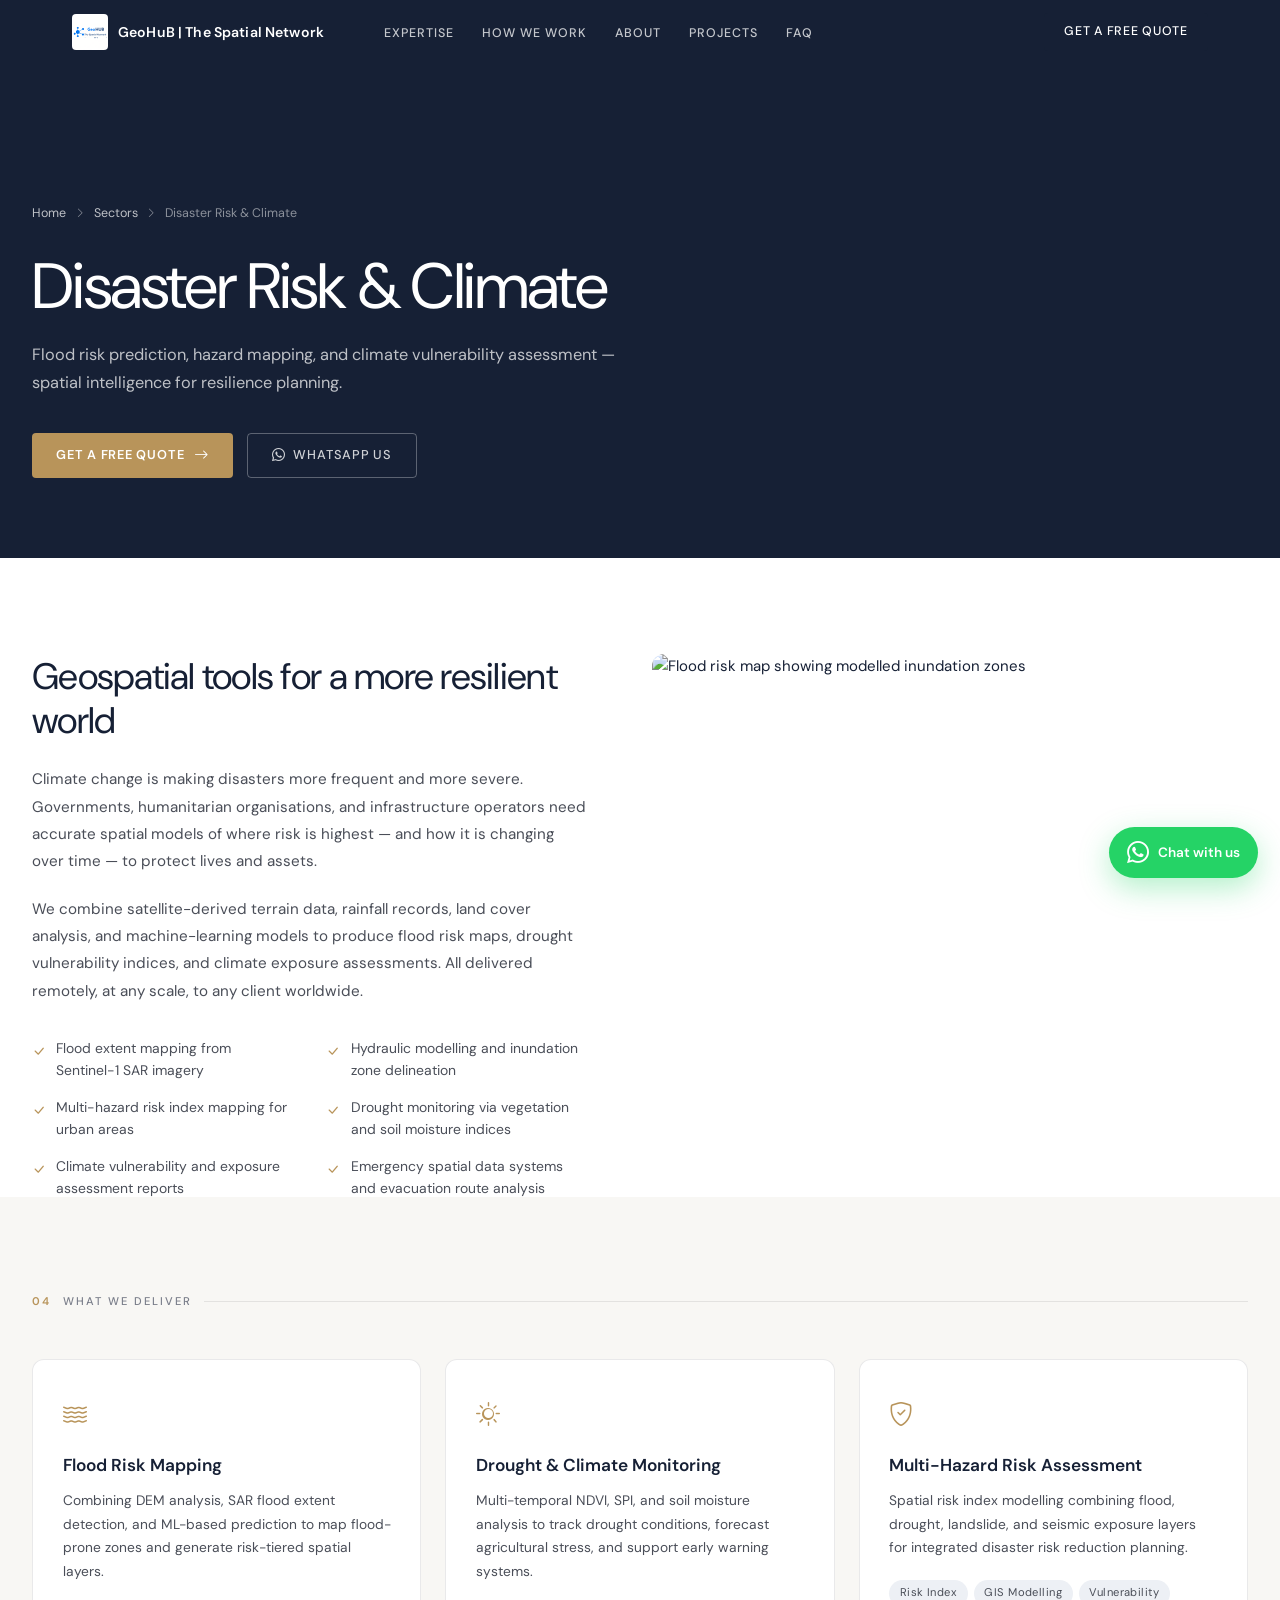
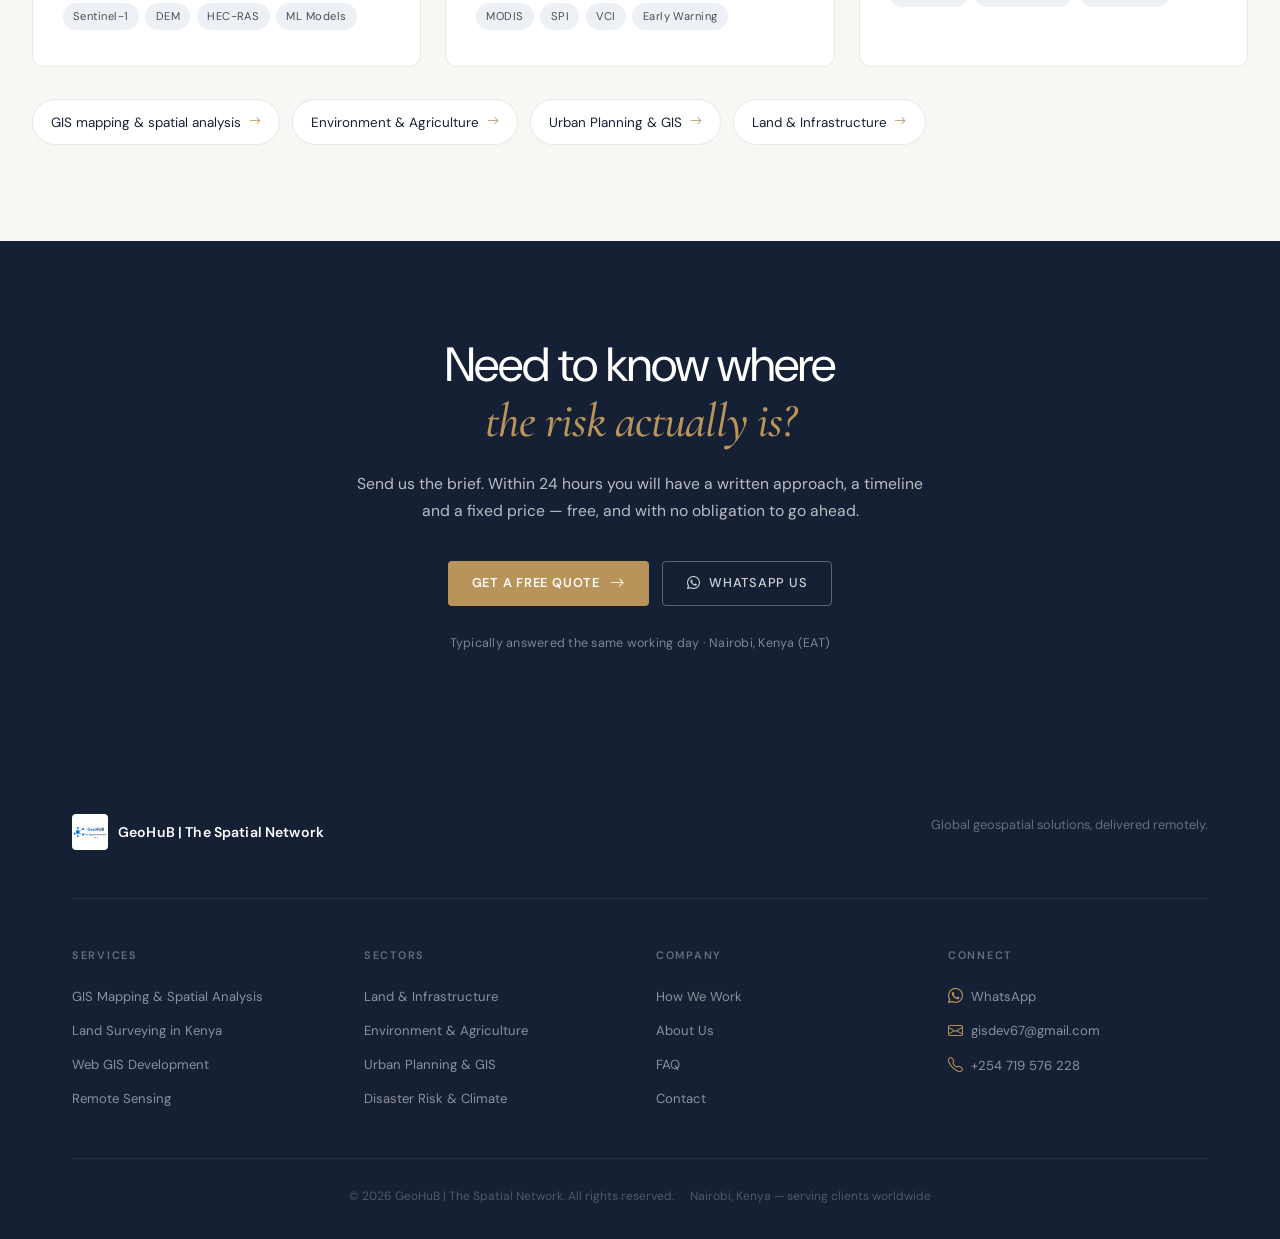
==== commit 309afe96: "Trim the homepage: cut brochure content, keep the conversion path The page had grown to 13 sections." ====
--- a/disaster-risk.html
+++ b/disaster-risk.html
@@ -1,4 +1,4 @@
-?<!DOCTYPE html>
+<!DOCTYPE html>
 <html lang="en">
 <head>
   <meta charset="UTF-8" />
@@ -237,7 +237,6 @@
         <div class="footer-col">
           <h5>Company</h5>
           <ul>
-            <li><a href="/#approach">Our Approach</a></li>
             <li><a href="/#process">How We Work</a></li>
             <li><a href="/#about">About Us</a></li>
             <li><a href="/#faq">FAQ</a></li>
--- a/conversion.css
+++ b/conversion.css
@@ -265,6 +265,53 @@
   font-style: italic;
 }
 
+.testimonials-head {
+  display: grid;
+  grid-template-columns: 1fr 1fr;
+  gap: 3rem;
+  align-items: end;
+  margin-bottom: 3rem;
+}
+.testimonials-head .section-headline { margin-bottom: 0; }
+.testimonials-head .body-text { margin: 0; }
+
+/* Verifiability is the point — the count and the link do the
+   work that a star rating cannot on your own website. */
+.testimonials-proof {
+  display: flex;
+  align-items: center;
+  justify-content: space-between;
+  flex-wrap: wrap;
+  gap: 1rem;
+  margin-top: 2.5rem;
+  padding-top: 1.75rem;
+  border-top: 1px solid var(--br);
+}
+.testimonials-proof span {
+  font-size: .9rem;
+  color: var(--g1);
+}
+.testimonials-proof strong {
+  font-size: 1.35rem;
+  font-weight: 600;
+  color: var(--nv);
+  margin-right: .35rem;
+}
+.testimonials-proof a {
+  display: inline-flex;
+  align-items: center;
+  gap: .45rem;
+  font-size: .88rem;
+  font-weight: 500;
+  color: var(--nv);
+  text-decoration: none;
+  border-bottom: 1px solid var(--gd);
+  padding-bottom: 2px;
+  transition: color .3s var(--ease), gap .3s var(--ease);
+}
+.testimonials-proof a:hover { color: var(--gd); gap: .7rem; }
+.testimonials-proof i { font-size: .8rem; color: var(--gd); }
+
 /* ─── FAQ ──────────────────────────────────────────────────── */
 .faq-section { padding: 7rem 0; background: var(--bg); }
 .faq-layout {
@@ -835,6 +882,7 @@
   .process-steps    { grid-template-columns: repeat(2, 1fr); }
   .process-head     { grid-template-columns: 1fr; gap: 1.5rem; align-items: start; }
   .testimonial-grid { grid-template-columns: 1fr; }
+  .testimonials-head { grid-template-columns: 1fr; gap: 1.5rem; align-items: start; }
   .faq-layout       { grid-template-columns: 1fr; gap: 2.5rem; }
   .faq-intro        { position: static; }
   .sub-intro        { grid-template-columns: 1fr; gap: 2.5rem; }
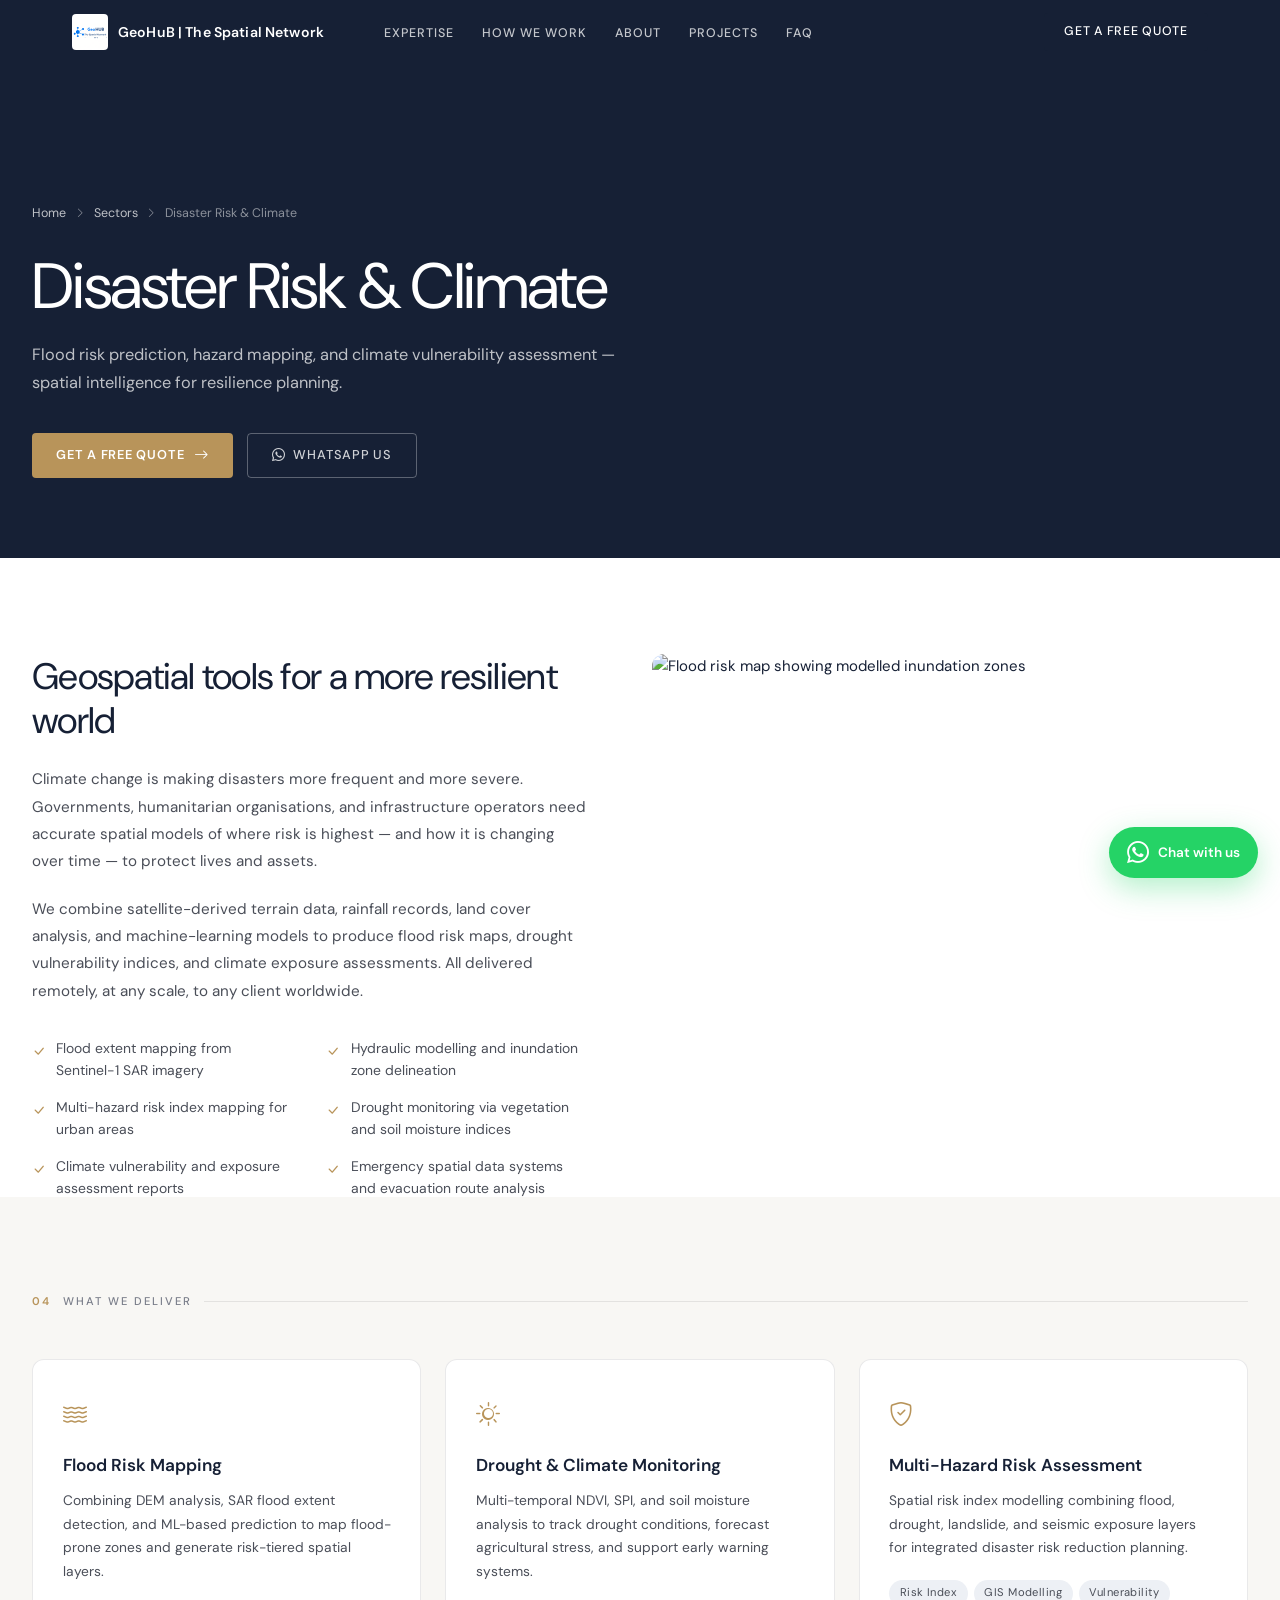
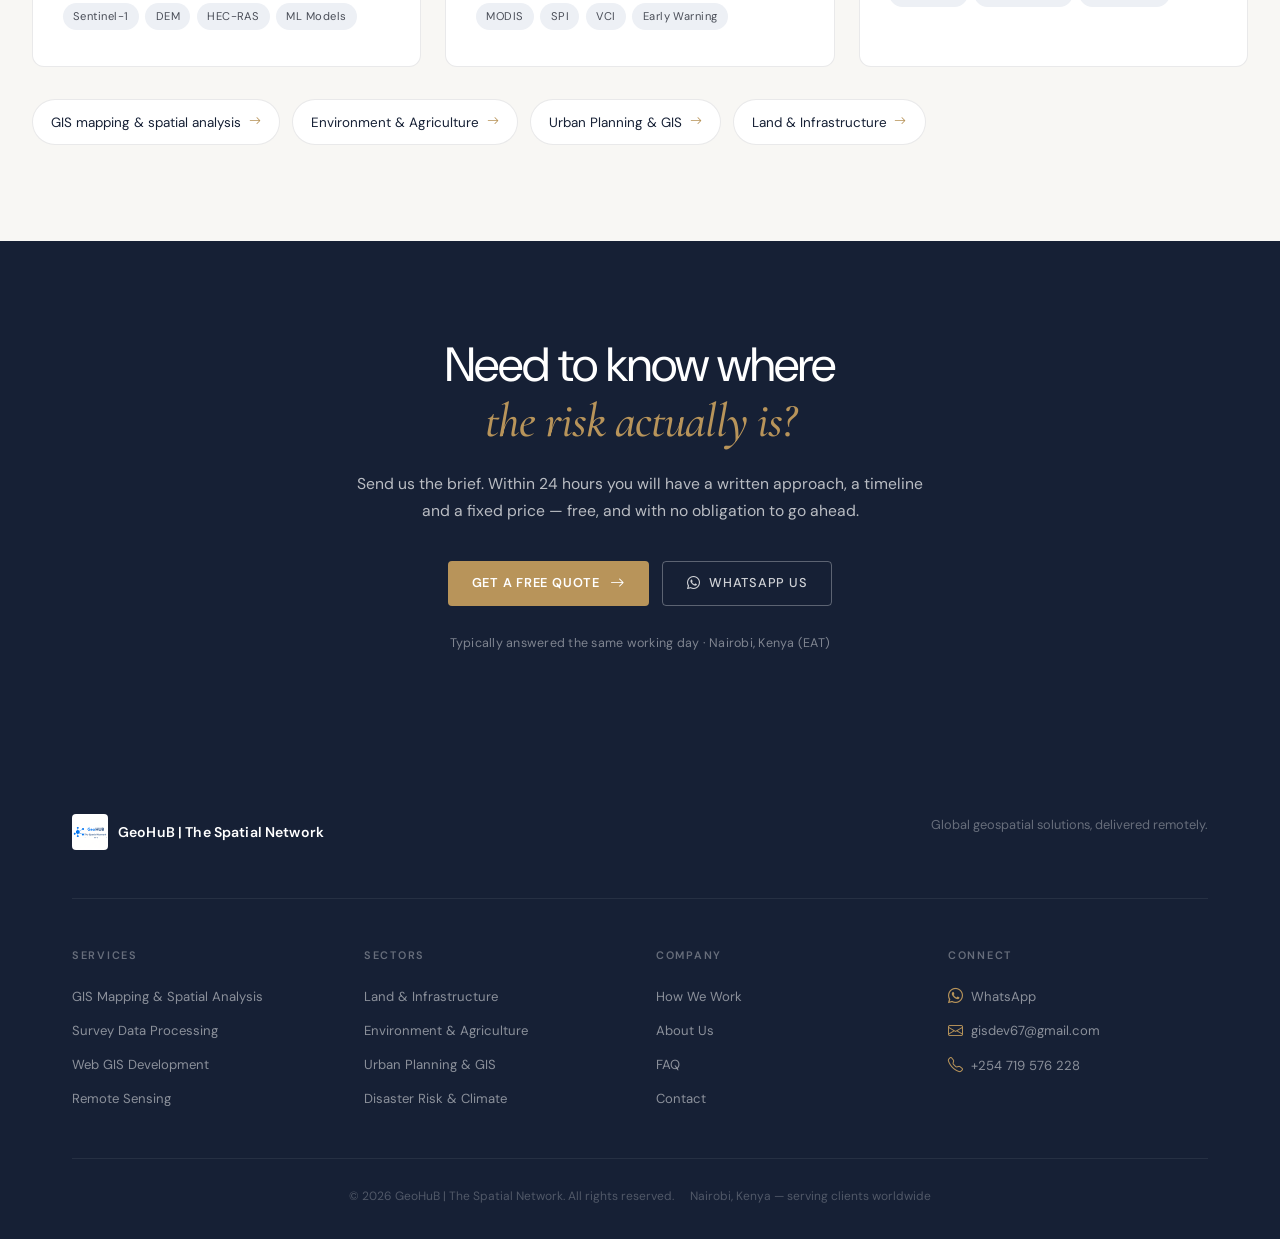
==== commit 73b501a0: "Reposition from Kenya-fieldwork surveying to global remote GIS services You told me directly: no int" ====
--- a/disaster-risk.html
+++ b/disaster-risk.html
@@ -220,7 +220,7 @@
           <h5>Services</h5>
           <ul>
             <li><a href="/gis-mapping-services">GIS Mapping &amp; Spatial Analysis</a></li>
-            <li><a href="/land-surveying-kenya">Land Surveying in Kenya</a></li>
+            <li><a href="/#services">Survey Data Processing</a></li>
             <li><a href="/#services">Web GIS Development</a></li>
             <li><a href="/#services">Remote Sensing</a></li>
           </ul>
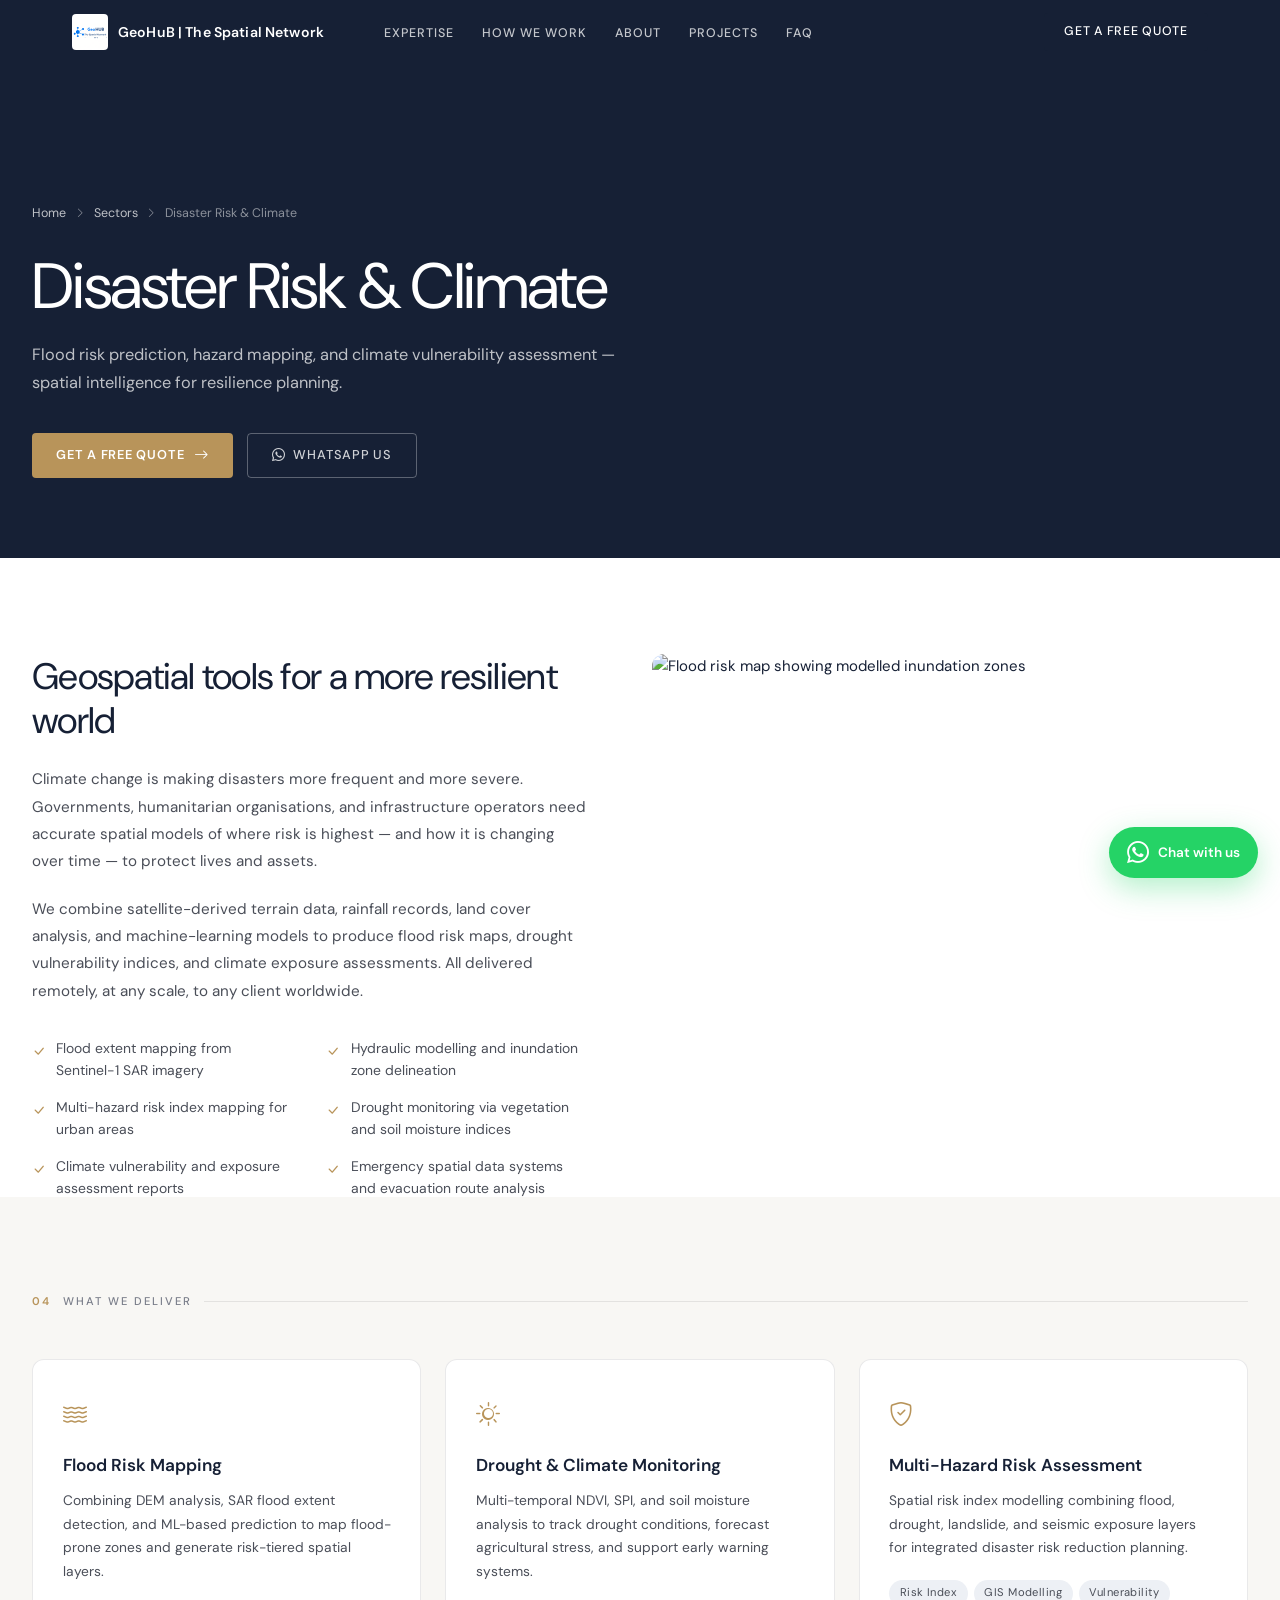
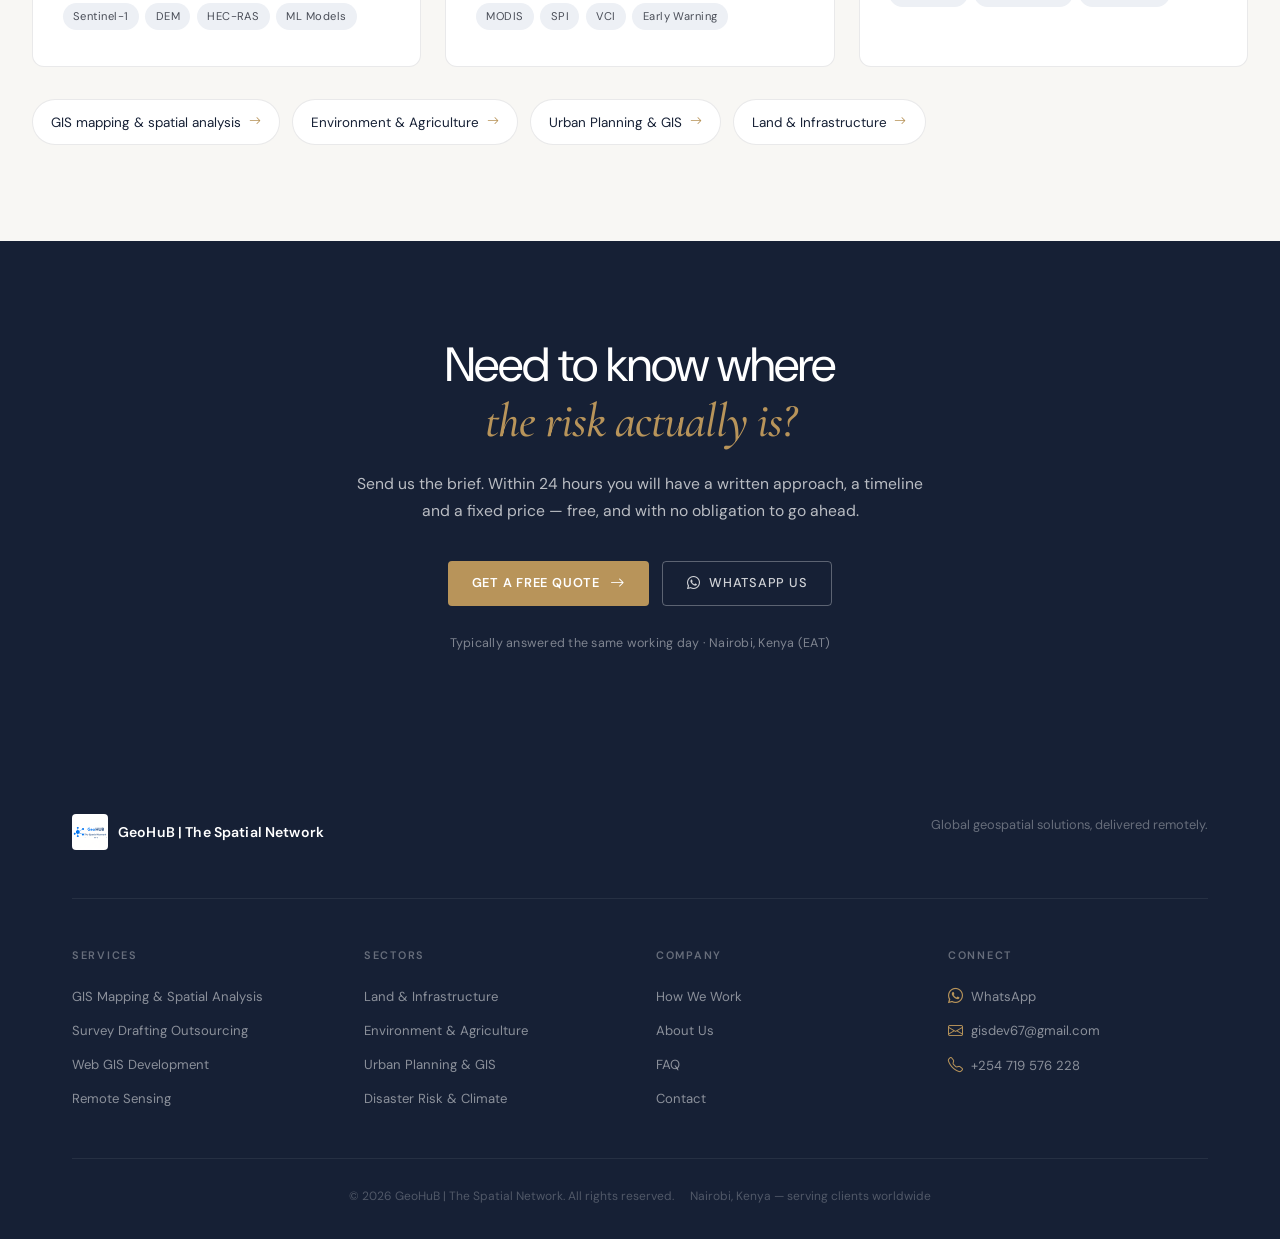
==== commit 1ce244e7: "Add the survey drafting segment page, on the competitor structure Studied the six validated bureaus " ====
--- a/disaster-risk.html
+++ b/disaster-risk.html
@@ -220,7 +220,7 @@
           <h5>Services</h5>
           <ul>
             <li><a href="/gis-mapping-services">GIS Mapping &amp; Spatial Analysis</a></li>
-            <li><a href="/#services">Survey Data Processing</a></li>
+            <li><a href="/survey-drafting-outsourcing">Survey Drafting Outsourcing</a></li>
             <li><a href="/#services">Web GIS Development</a></li>
             <li><a href="/#services">Remote Sensing</a></li>
           </ul>
--- a/conversion.css
+++ b/conversion.css
@@ -312,6 +312,227 @@
 .testimonials-proof a:hover { color: var(--gd); gap: .7rem; }
 .testimonials-proof i { font-size: .8rem; color: var(--gd); }
 
+/* Deep-link from an expertise card into its segment landing page */
+.exp-card-link {
+  display: inline-flex;
+  align-items: center;
+  gap: .5rem;
+  margin-top: 1.25rem;
+  font-size: .85rem;
+  font-weight: 500;
+  color: var(--nv);
+  text-decoration: none;
+  border-bottom: 1px solid var(--gd);
+  padding-bottom: 2px;
+  transition: color .3s var(--ease), gap .3s var(--ease);
+}
+.exp-card-link:hover { color: var(--gd); gap: .75rem; }
+.exp-card-link i { font-size: .75rem; color: var(--gd); }
+.exp-card--dark .exp-card-link { color: var(--of); }
+.exp-card--dark .exp-card-link:hover { color: var(--gd); }
+
+/* ═══════════════════════════════════════════════════════════════
+   SEGMENT LANDING PAGE COMPONENTS
+   Built for /survey-drafting-outsourcing, reusable for the other
+   buyer-type pages. Structure follows the competitor bureaus:
+   deliverable list → handover models → liability boundary →
+   standards + turnaround → real work → proof → trial offer.
+═══════════════════════════════════════════════════════════════ */
+
+/* Deliverable list — denser than a card grid because the point is
+   coverage: a surveyor scanning for their specific job type. */
+.deliverable-grid {
+  display: grid;
+  grid-template-columns: repeat(auto-fit, minmax(260px, 1fr));
+  gap: 1.75rem 2.25rem;
+  margin-top: 3rem;
+}
+.deliverable {
+  padding-top: 1.1rem;
+  border-top: 1px solid var(--br);
+}
+.deliverable h3 {
+  font-size: 1.02rem;
+  font-weight: 600;
+  color: var(--nv);
+  margin: 0 0 .5rem;
+  letter-spacing: -.01em;
+}
+.deliverable p {
+  font-size: .9rem;
+  line-height: 1.65;
+  color: var(--g1);
+  margin: 0;
+}
+
+/* Liability boundary — deliberately the most visually distinct
+   block on the page. It is the thing that makes a licensed firm
+   comfortable, so it should not read as body copy. */
+.boundary-note {
+  display: grid;
+  grid-template-columns: auto 1fr;
+  gap: 2rem;
+  align-items: start;
+  padding: 2.75rem;
+  background: var(--nv);
+  border-radius: var(--r-lg);
+  color: var(--of);
+}
+.boundary-icon {
+  width: 54px;
+  height: 54px;
+  display: grid;
+  place-items: center;
+  border-radius: 50%;
+  background: rgba(255, 255, 255, .08);
+  border: 1px solid rgba(255, 255, 255, .16);
+}
+.boundary-icon i { font-size: 1.5rem; color: var(--gd); }
+.boundary-note h2 {
+  color: var(--of);
+  margin: 0 0 1rem;
+  font-size: clamp(1.5rem, 2.6vw, 2rem);
+}
+.boundary-note p {
+  color: rgba(248, 247, 244, .82);
+  line-height: 1.75;
+  margin: 0 0 1rem;
+  max-width: 68ch;
+}
+.boundary-note strong { color: var(--of); }
+.boundary-note .boundary-foot {
+  margin: 1.5rem 0 0;
+  padding-top: 1.25rem;
+  border-top: 1px solid rgba(255, 255, 255, .12);
+  font-size: .92rem;
+  color: rgba(248, 247, 244, .6);
+}
+
+/* Two-column prose pair (standards / turnaround) */
+.split-pair {
+  display: grid;
+  grid-template-columns: 1fr 1fr;
+  gap: 4rem;
+}
+.split-pair h2 {
+  font-size: clamp(1.4rem, 2.4vw, 1.85rem);
+  color: var(--nv);
+  margin: 0 0 1rem;
+  letter-spacing: -.02em;
+}
+.split-pair p {
+  color: var(--g1);
+  line-height: 1.8;
+  margin: 0 0 1rem;
+}
+
+/* Work samples — real drawings, so let them be large enough to
+   read as evidence rather than decoration. */
+.sample-grid {
+  display: grid;
+  grid-template-columns: repeat(auto-fit, minmax(300px, 1fr));
+  gap: 1.75rem;
+  margin-top: 3rem;
+}
+.sample-card {
+  margin: 0;
+  background: var(--of);
+  border: 1px solid var(--br);
+  border-radius: var(--r-md);
+  overflow: hidden;
+  transition: transform .4s var(--ease), box-shadow .4s var(--ease);
+}
+.sample-card:hover {
+  transform: translateY(-4px);
+  box-shadow: 0 18px 40px rgba(22, 32, 53, .12);
+}
+.sample-card img {
+  display: block;
+  width: 100%;
+  height: 230px;
+  object-fit: cover;
+  object-position: center top;
+  background: #fff;
+}
+.sample-card figcaption {
+  padding: 1rem 1.15rem 1.25rem;
+  font-size: .86rem;
+  line-height: 1.55;
+  color: var(--g1);
+  border-top: 1px solid var(--br);
+}
+
+/* Single pull-quote (one strong testimonial, not a grid) */
+.single-quote {
+  max-width: 60ch;
+  margin: 0 auto;
+  text-align: center;
+}
+.single-quote .tq {
+  font-size: 2rem;
+  color: var(--gd);
+  display: block;
+  margin-bottom: 1.25rem;
+}
+.single-quote blockquote { margin: 0; }
+.single-quote blockquote p {
+  font-family: var(--ms);
+  font-size: clamp(1.3rem, 2.6vw, 1.7rem);
+  line-height: 1.5;
+  font-style: italic;
+  color: var(--nv);
+  margin: 0 0 1.5rem;
+}
+.single-quote figcaption { display: grid; gap: .3rem; }
+.single-quote .t-name { font-weight: 600; color: var(--nv); font-size: .95rem; }
+.single-quote .t-meta { font-size: .84rem; color: var(--g2); }
+.single-quote .quote-note {
+  margin: 2rem 0 0;
+  padding-top: 1.5rem;
+  border-top: 1px solid var(--br);
+  font-size: .87rem;
+  color: var(--g2);
+}
+.single-quote .quote-note a {
+  color: var(--nv);
+  text-decoration: none;
+  border-bottom: 1px solid var(--gd);
+  padding-bottom: 1px;
+  white-space: nowrap;
+}
+.single-quote .quote-note a:hover { color: var(--gd); }
+
+/* Trial offer block */
+.trial-block {
+  max-width: 72ch;
+}
+.trial-block h2 {
+  font-size: clamp(1.6rem, 3vw, 2.2rem);
+  color: var(--nv);
+  margin: 0 0 1.25rem;
+  letter-spacing: -.02em;
+}
+.trial-block p {
+  color: var(--g1);
+  line-height: 1.8;
+  margin: 0 0 1rem;
+}
+.trial-actions {
+  display: flex;
+  flex-wrap: wrap;
+  gap: 1rem;
+  margin-top: 2rem;
+}
+
+@media (max-width: 900px) {
+  .split-pair { grid-template-columns: 1fr; gap: 2.75rem; }
+  .boundary-note { grid-template-columns: 1fr; gap: 1.5rem; padding: 2rem 1.5rem; }
+}
+@media (max-width: 560px) {
+  .sample-card img { height: 190px; }
+  .trial-actions > * { width: 100%; justify-content: center; }
+}
+
 /* ─── FAQ ──────────────────────────────────────────────────── */
 .faq-section { padding: 7rem 0; background: var(--bg); }
 .faq-layout {
